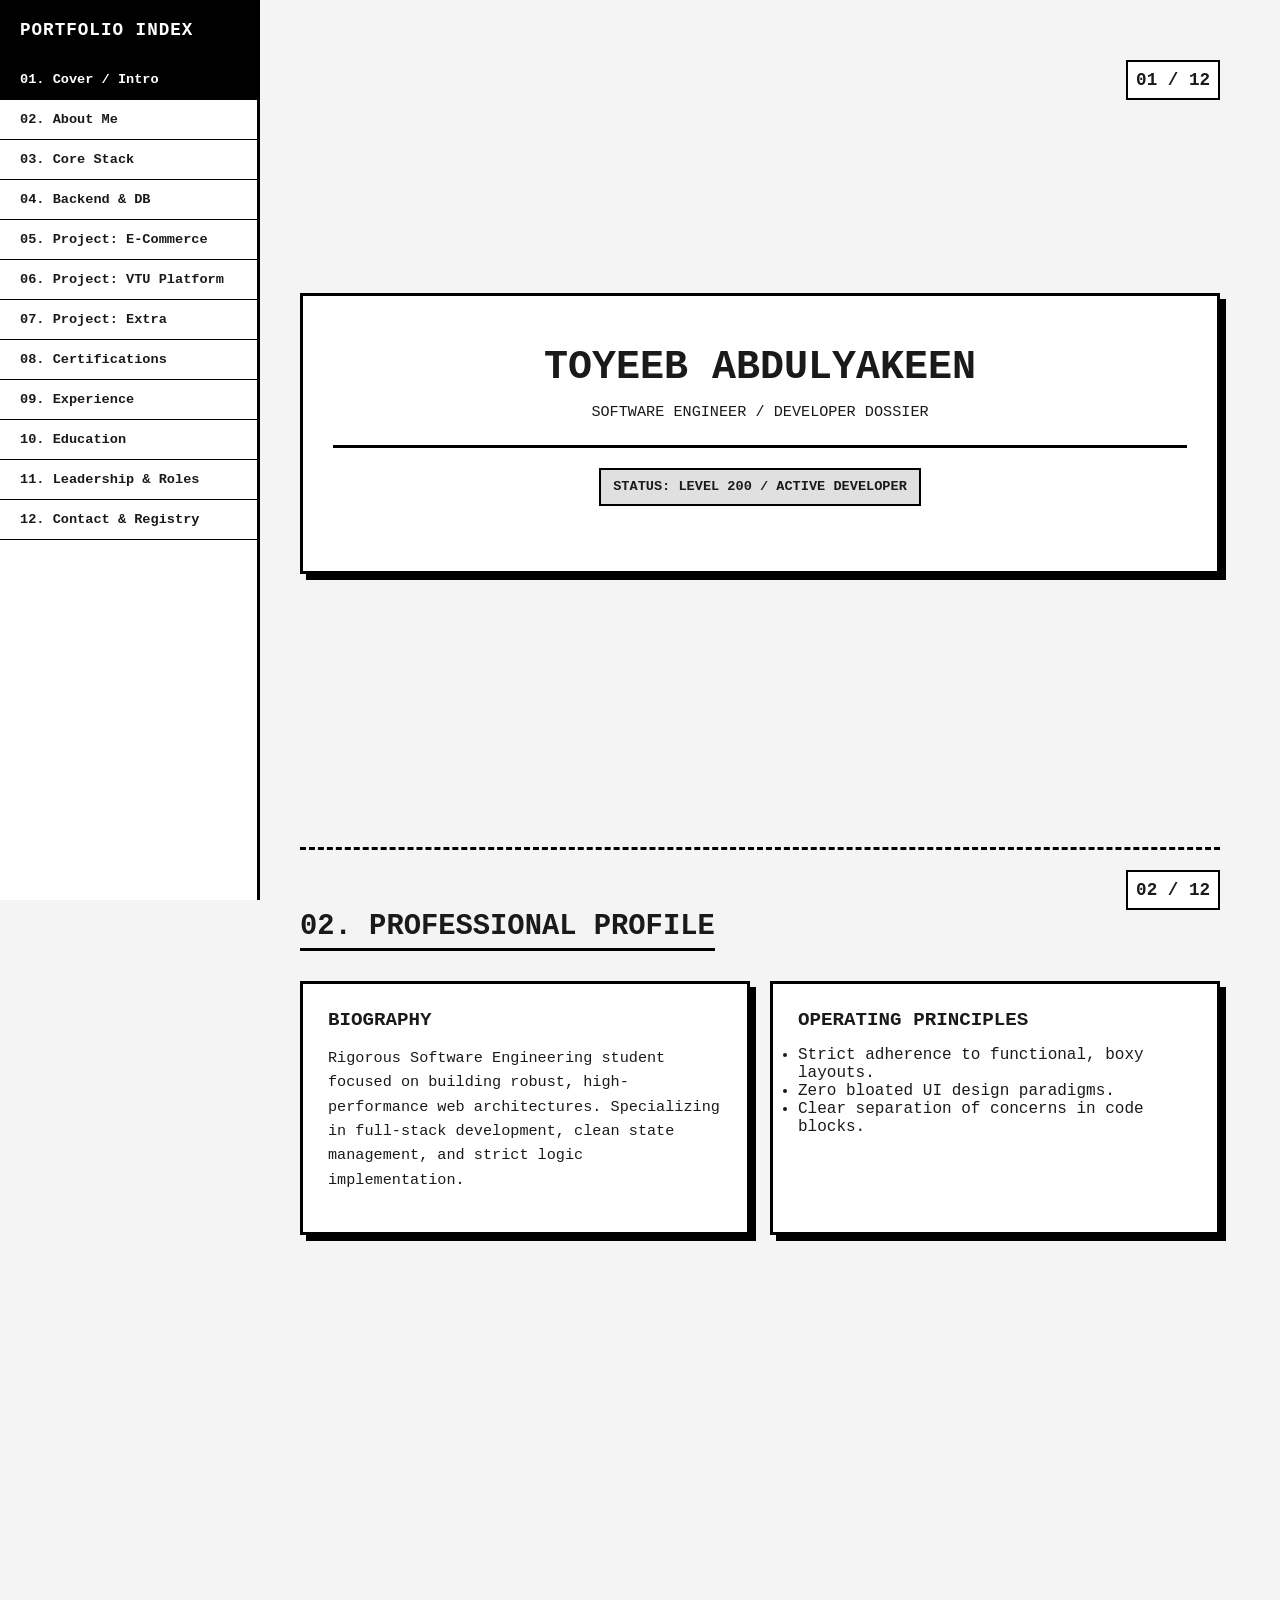
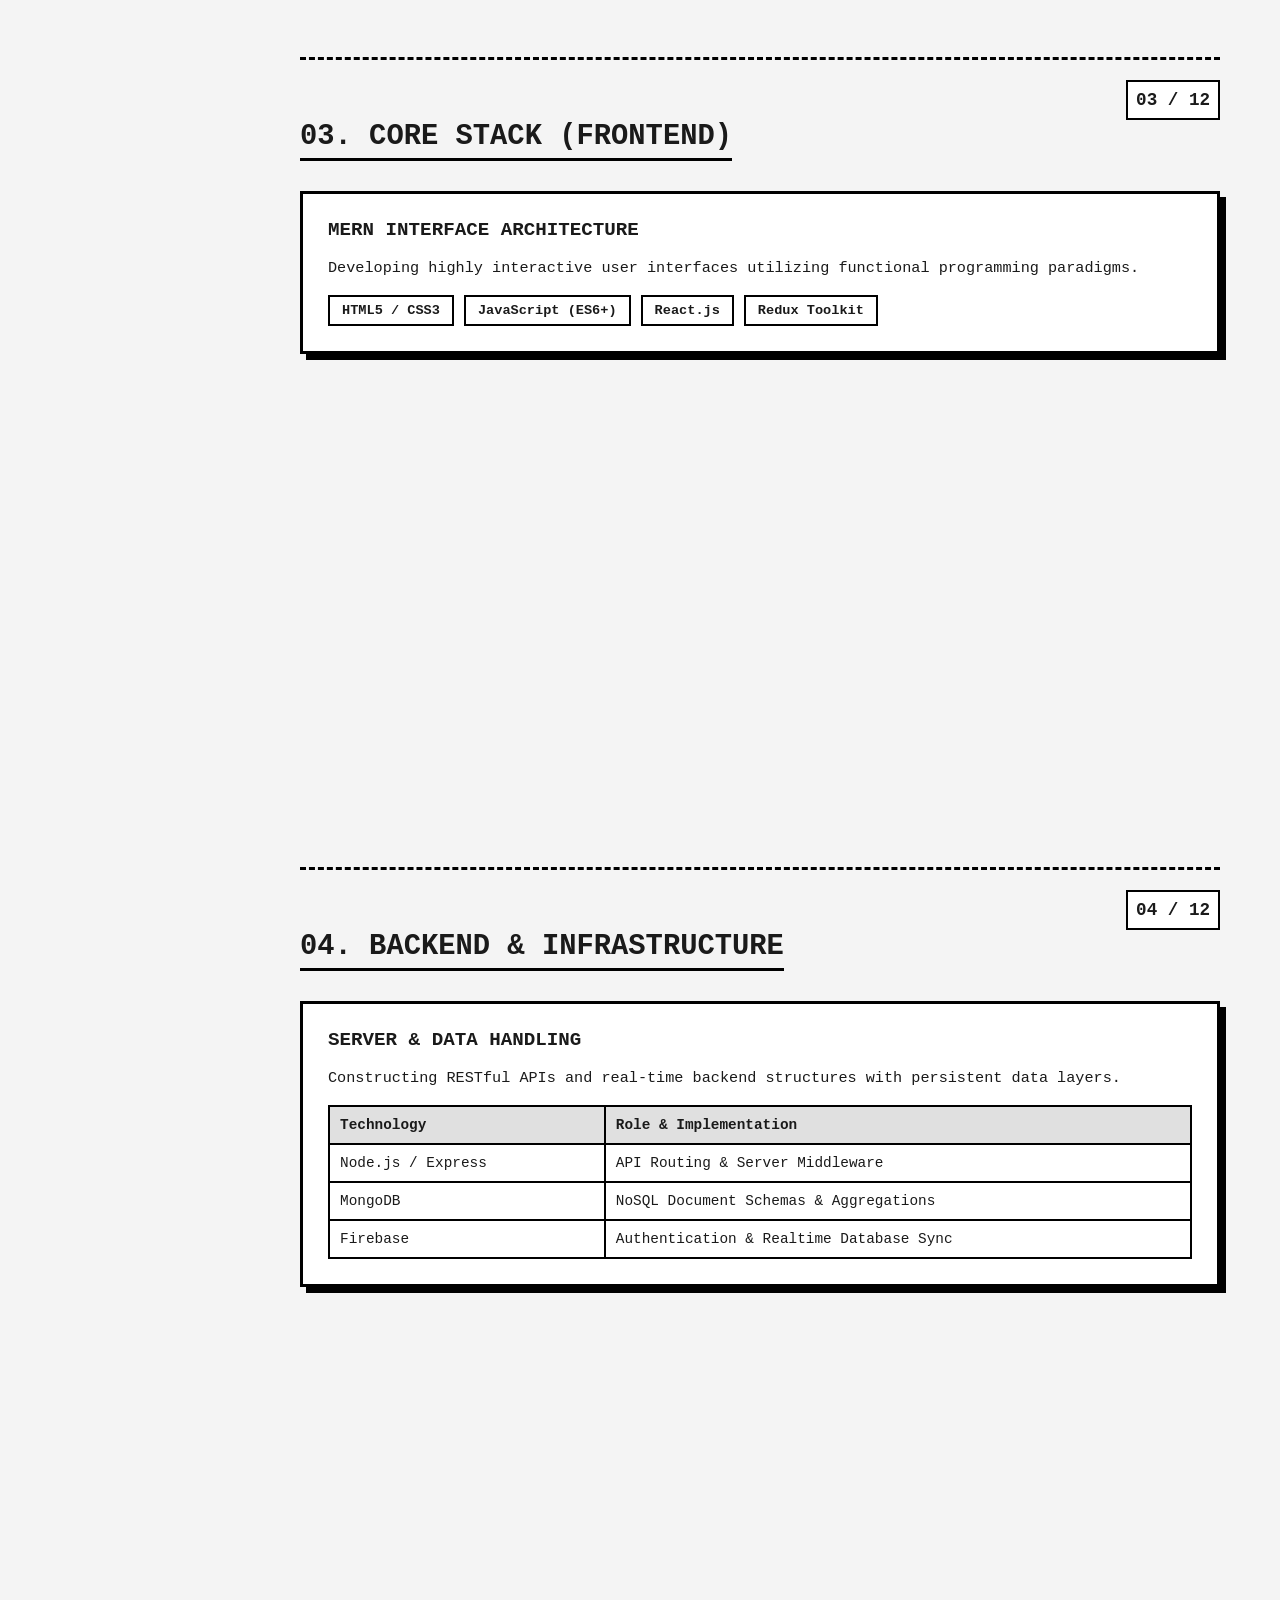
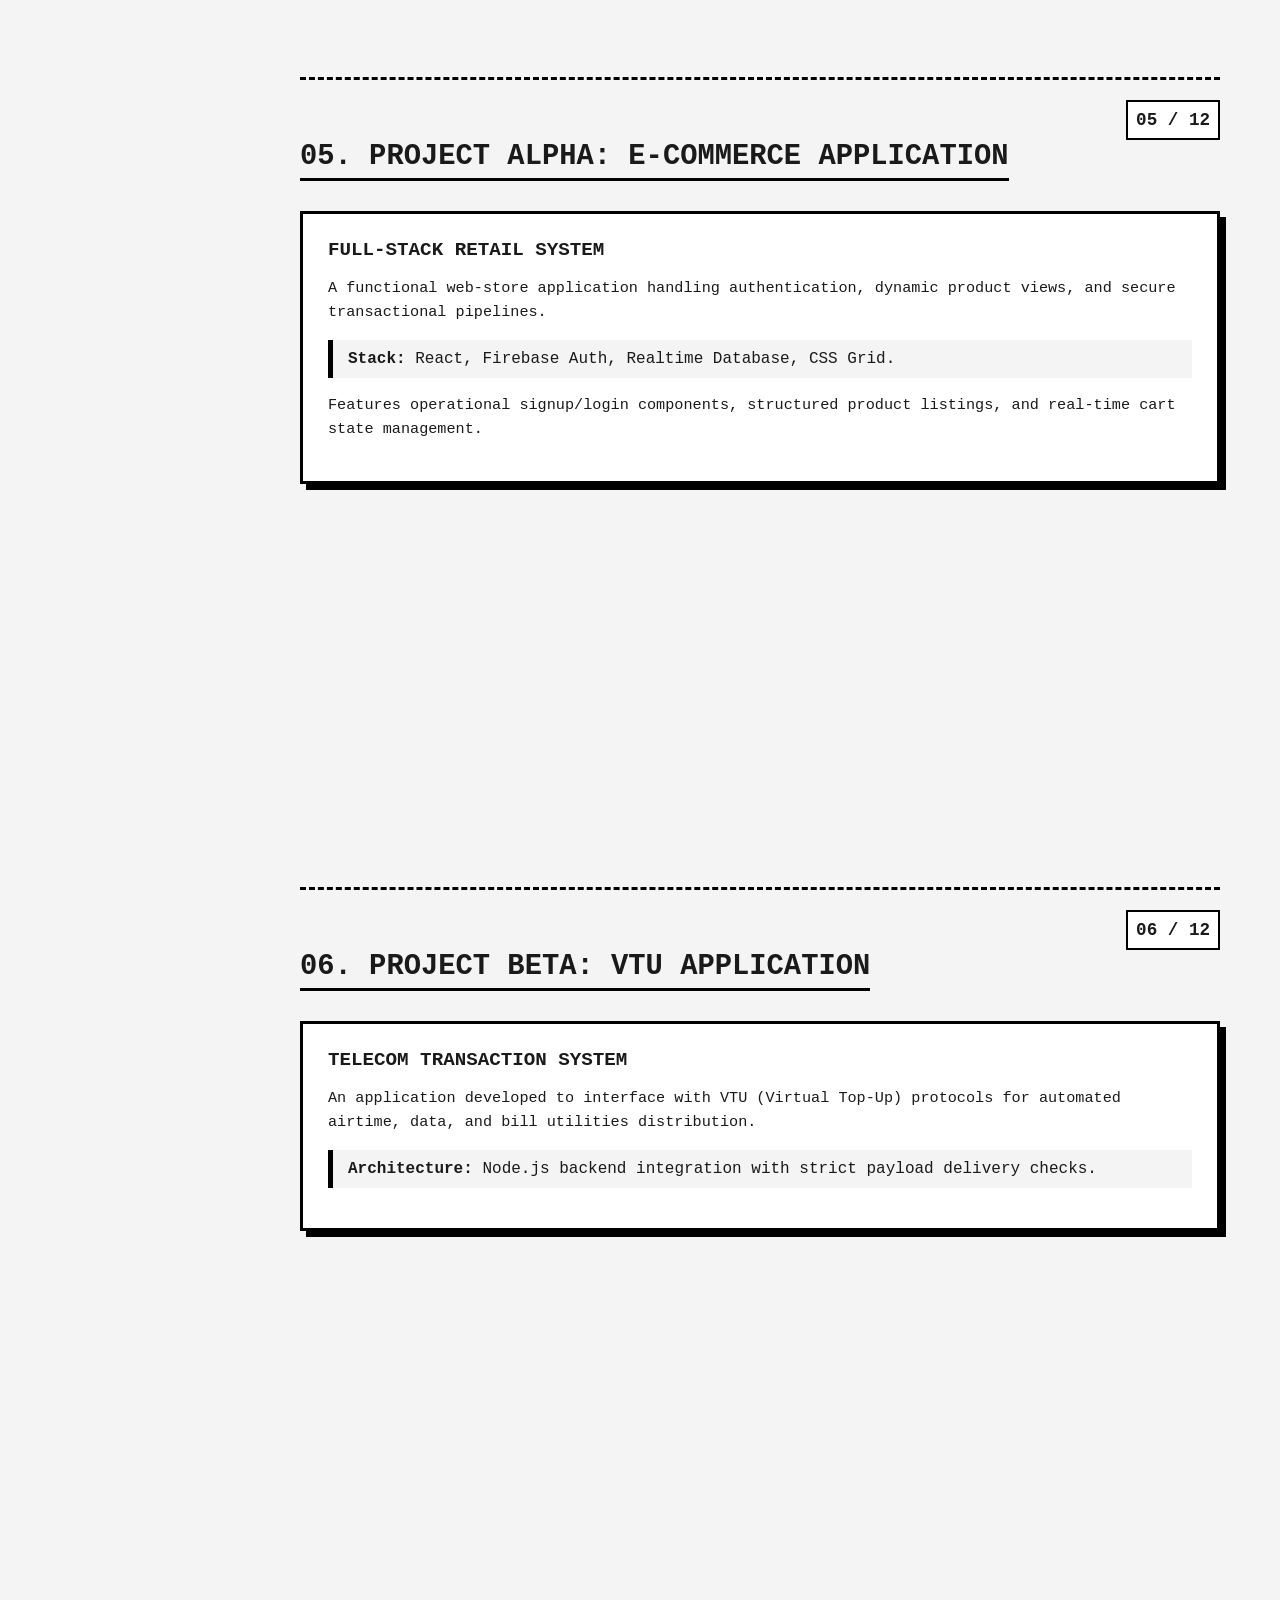
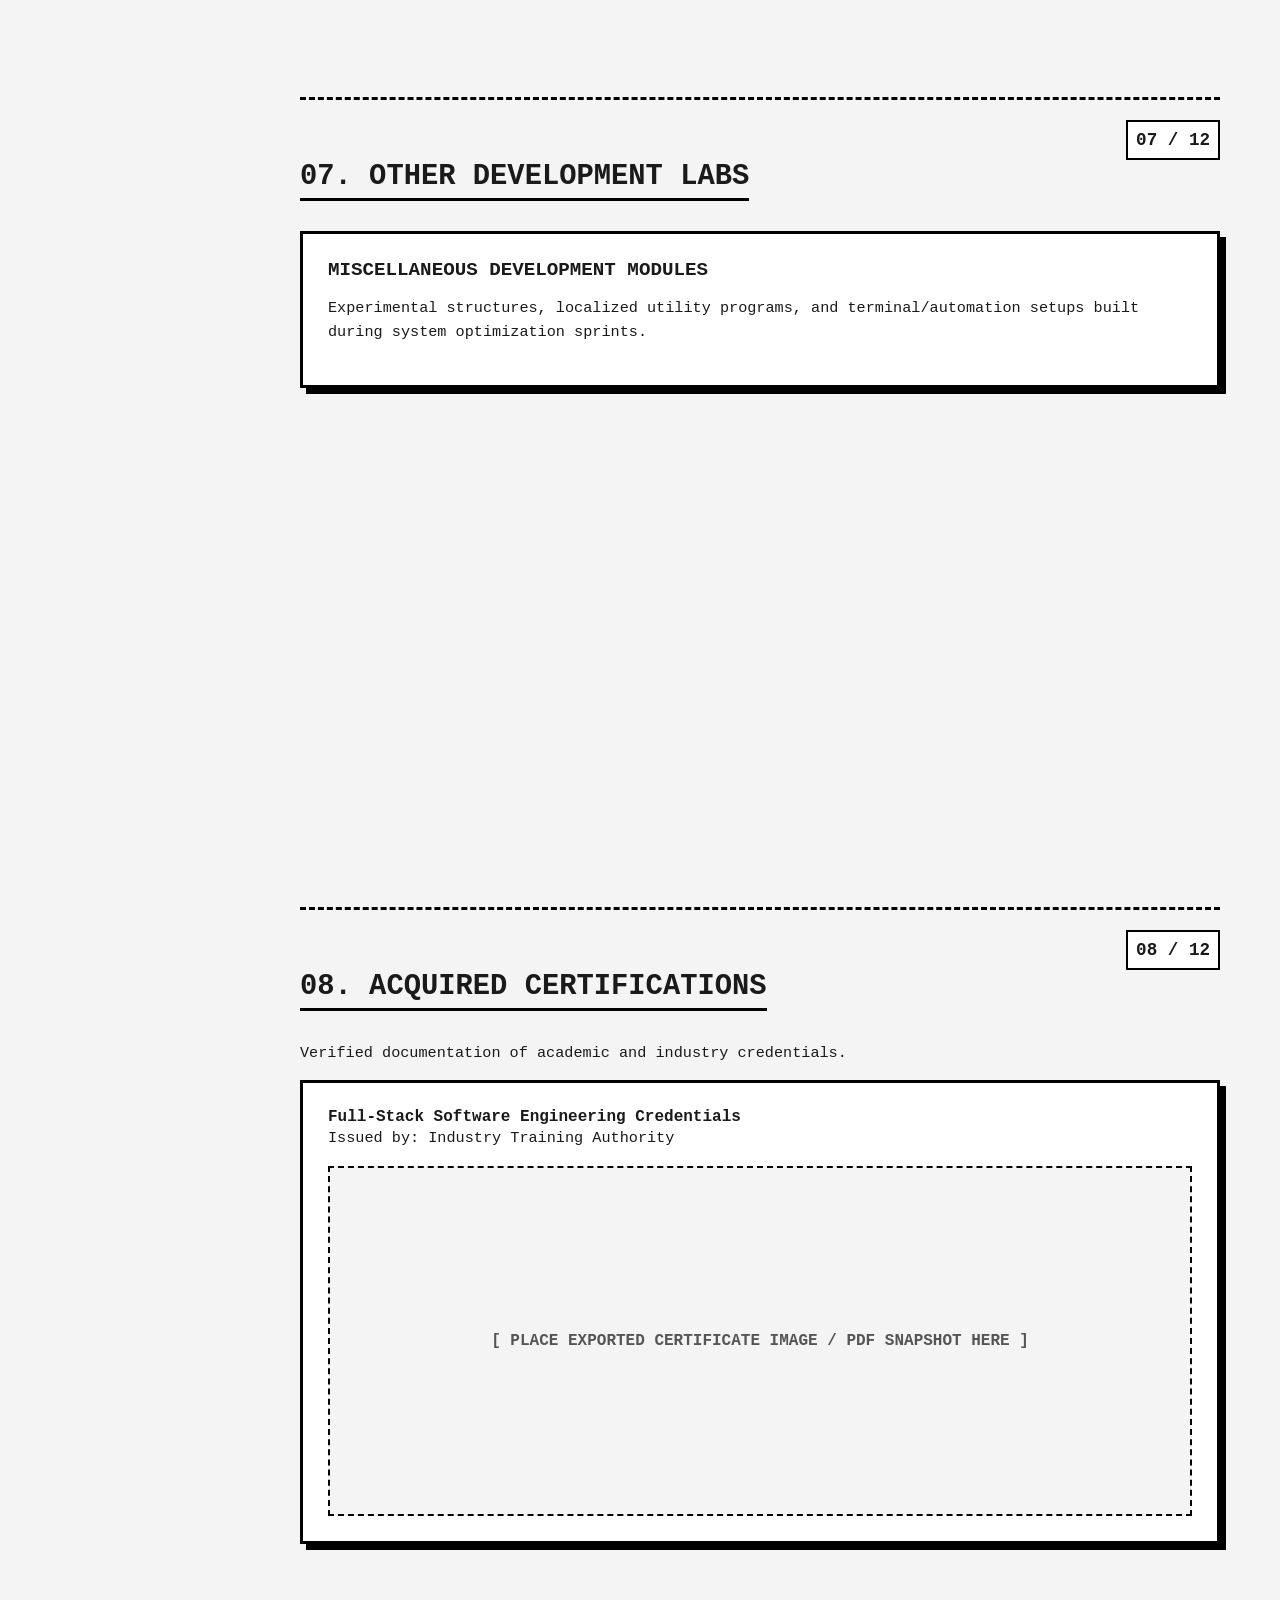
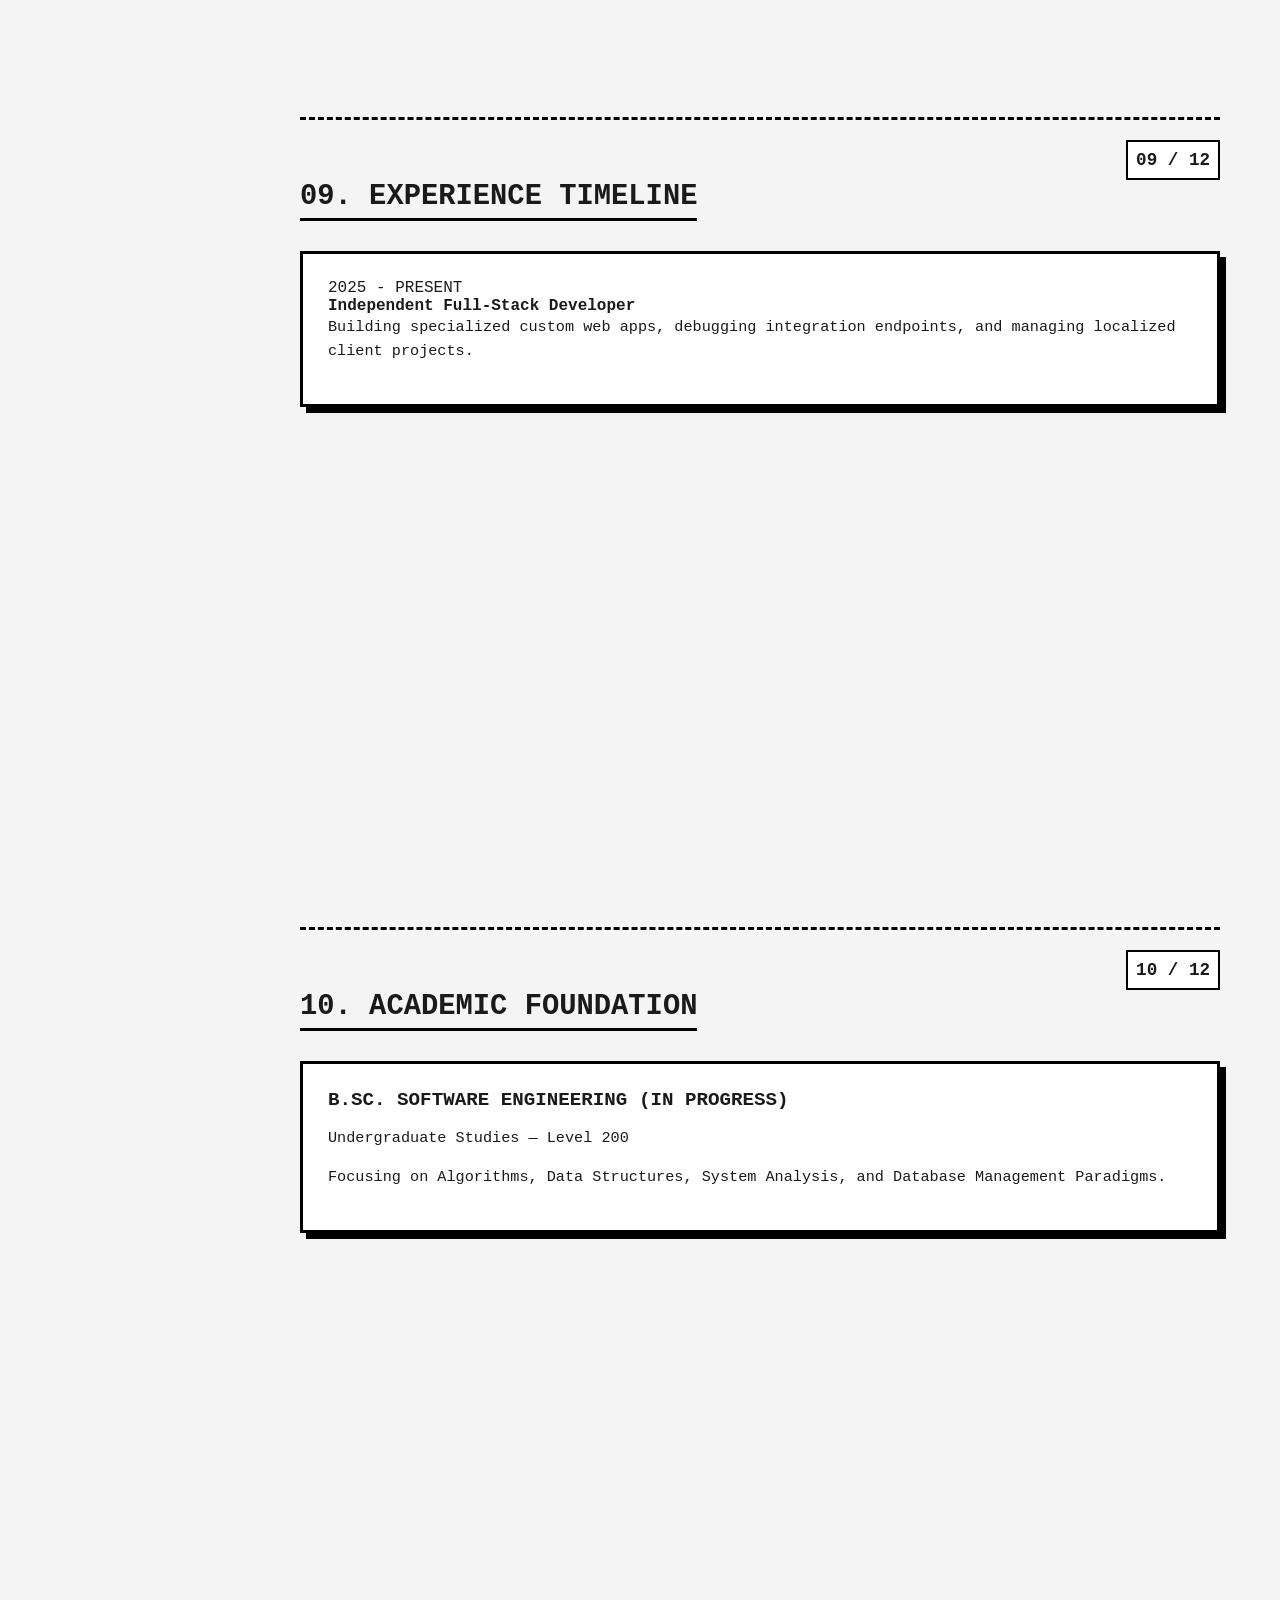
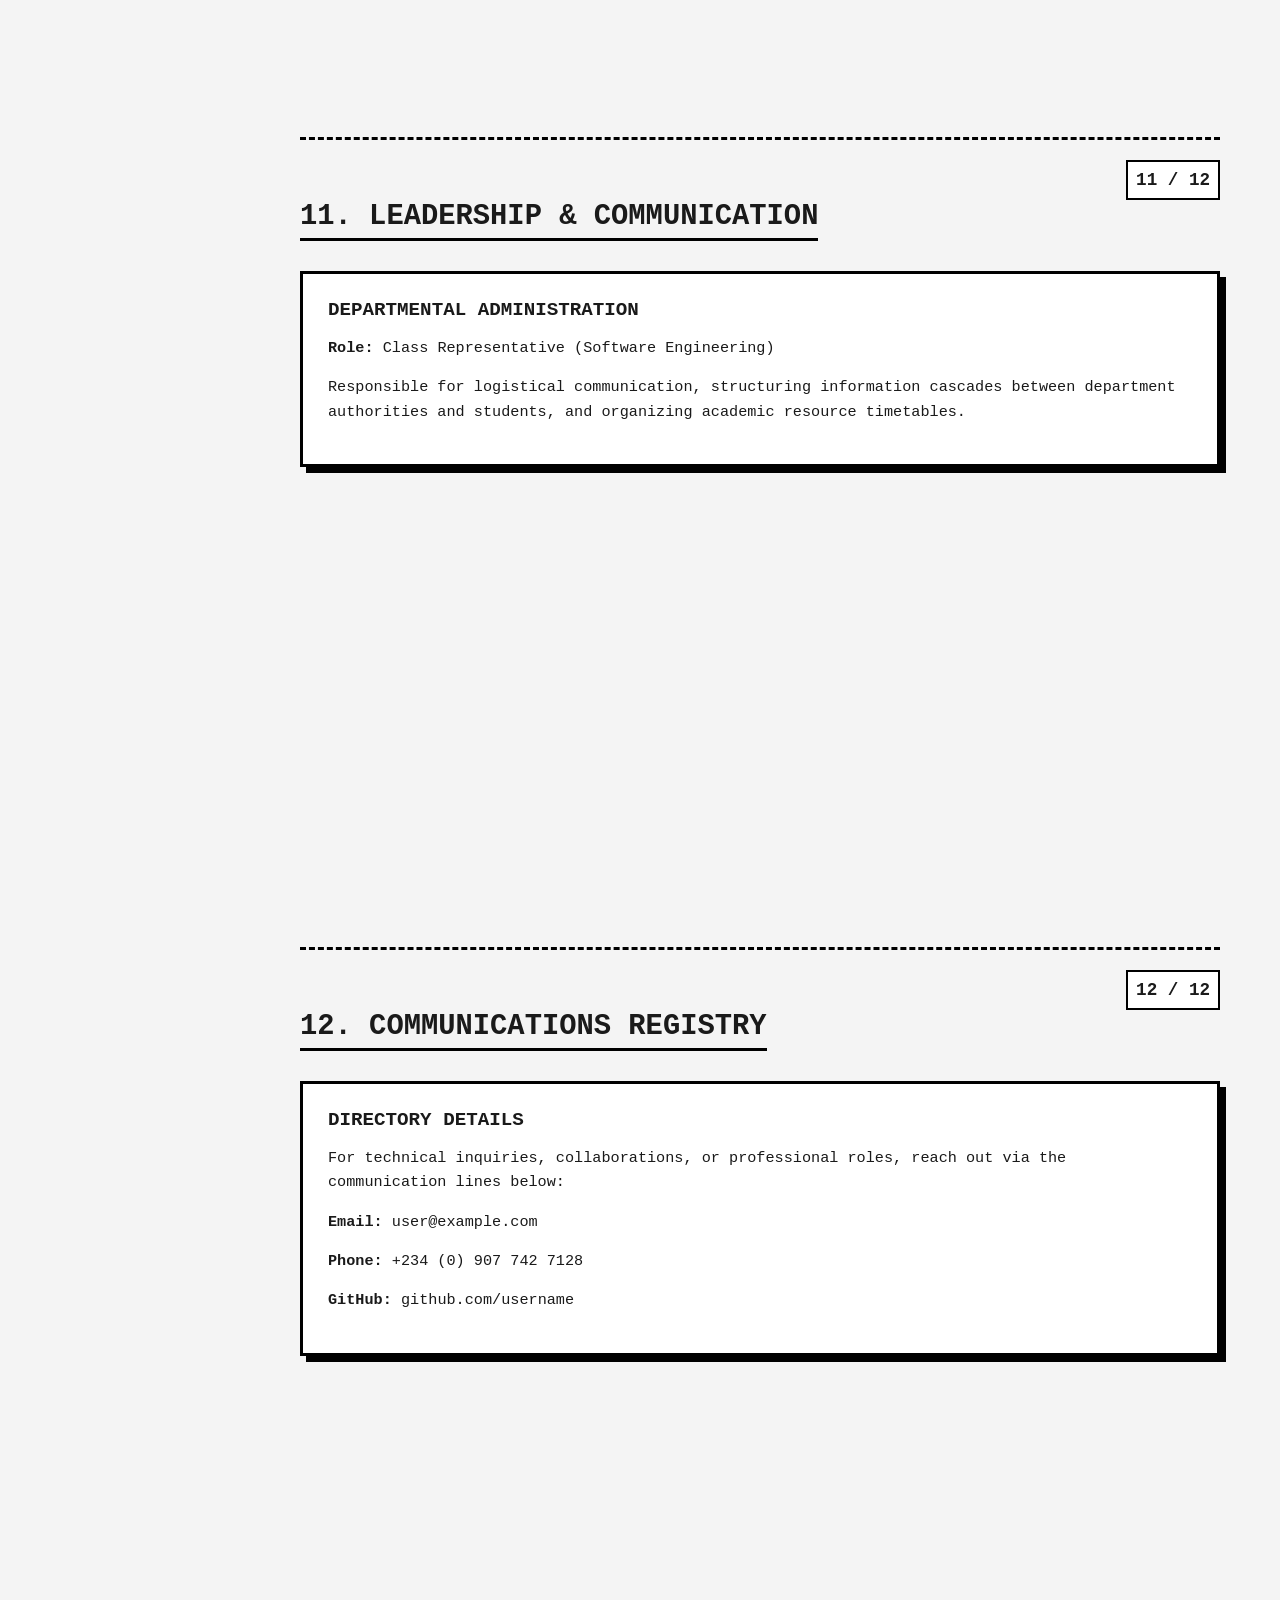
==== index.html @ e718085e "Rename portfolio.html to index.html" ====
<!DOCTYPE html>
<html lang="en">
<head>
    <meta charset="UTF-8">
    <meta name="viewport" content="width=device-width, initial-scale=1.0">
    <title>Developer Portfolio</title>
    <link rel="stylesheet" href="portfolio.css">
</head>
<body>

    <nav class="sidebar">
        <div class="nav-header">PORTFOLIO INDEX</div>
        <ul>
            <li><a href="#page1" class="active">01. Cover / Intro</a></li>
            <li><a href="#page2">02. About Me</a></li>
            <li><a href="#page3">03. Core Stack</a></li>
            <li><a href="#page4">04. Backend & DB</a></li>
            <li><a href="#page5">05. Project: E-Commerce</a></li>
            <li><a href="#page6">06. Project: VTU Platform</a></li>
            <li><a href="#page7">07. Project: Extra</a></li>
            <li><a href="#page8">08. Certifications</a></li>
            <li><a href="#page9">09. Experience</a></li>
            <li><a href="#page10">10. Education</a></li>
            <li><a href="#page11">11. Leadership & Roles</a></li>
            <li><a href="#page12">12. Contact & Registry</a></li>
        </ul>
    </nav>

    <main class="document-container">

        <section id="page1" class="page flex-center">
            <div class="boxy-card hero-card">
                <p class="page-number">01 / 12</p>
                <h1 class="main-title">TOYEEB ABDULYAKEEN</h1>
                <p class="subtitle">SOFTWARE ENGINEER / DEVELOPER DOSSIER</p>
                <div class="horizontal-line"></div>
                <p class="status-tag">STATUS: LEVEL 200 / ACTIVE DEVELOPER</p>
            </div>
        </section>

        <section id="page2" class="page">
            <p class="page-number">02 / 12</p>
            <h2>02. PROFESSIONAL PROFILE</h2>
            <div class="grid-2">
                <div class="boxy-card">
                    <h3>BIOGRAPHY</h3>
                    <p>Rigorous Software Engineering student focused on building robust, high-performance web architectures. Specializing in full-stack development, clean state management, and strict logic implementation.</p>
                </div>
                <div class="boxy-card">
                    <h3>OPERATING PRINCIPLES</h3>
                    <ul>
                        <li>Strict adherence to functional, boxy layouts.</li>
                        <li>Zero bloated UI design paradigms.</li>
                        <li>Clear separation of concerns in code blocks.</li>
                    </ul>
                </div>
            </div>
        </section>

        <section id="page3" class="page">
            <p class="page-number">03 / 12</p>
            <h2>03. CORE STACK (FRONTEND)</h2>
            <div class="boxy-card">
                <h3>MERN INTERFACE ARCHITECTURE</h3>
                <p>Developing highly interactive user interfaces utilizing functional programming paradigms.</p>
                <div class="tech-grid">
                    <span class="tech-tag">HTML5 / CSS3</span>
                    <span class="tech-tag">JavaScript (ES6+)</span>
                    <span class="tech-tag">React.js</span>
                    <span class="tech-tag">Redux Toolkit</span>
                </div>
            </div>
        </section>

        <section id="page4" class="page">
            <p class="page-number">04 / 12</p>
            <h2>04. BACKEND & INFRASTRUCTURE</h2>
            <div class="boxy-card">
                <h3>SERVER & DATA HANDLING</h3>
                <p>Constructing RESTful APIs and real-time backend structures with persistent data layers.</p>
                <table class="boxy-table">
                    <thead>
                        <tr>
                            <th>Technology</th>
                            <th>Role & Implementation</th>
                        </tr>
                    </thead>
                    <tbody>
                        <tr><td>Node.js / Express</td><td>API Routing & Server Middleware</td></tr>
                        <tr><td>MongoDB</td><td>NoSQL Document Schemas & Aggregations</td></tr>
                        <tr><td>Firebase</td><td>Authentication & Realtime Database Sync</td></tr>
                    </tbody>
                </table>
            </div>
        </section>

        <section id="page5" class="page">
            <p class="page-number">05 / 12</p>
            <h2>05. PROJECT ALPHA: E-COMMERCE APPLICATION</h2>
            <div class="boxy-card">
                <h3>FULL-STACK RETAIL SYSTEM</h3>
                <p>A functional web-store application handling authentication, dynamic product views, and secure transactional pipelines.</p>
                <div class="nested-box">
                    <strong>Stack:</strong> React, Firebase Auth, Realtime Database, CSS Grid.
                </div>
                <p>Features operational signup/login components, structured product listings, and real-time cart state management.</p>
            </div>
        </section>

        <section id="page6" class="page">
            <p class="page-number">06 / 12</p>
            <h2>06. PROJECT BETA: VTU APPLICATION</h2>
            <div class="boxy-card">
                <h3>TELECOM TRANSACTION SYSTEM</h3>
                <p>An application developed to interface with VTU (Virtual Top-Up) protocols for automated airtime, data, and bill utilities distribution.</p>
                <div class="nested-box">
                    <strong>Architecture:</strong> Node.js backend integration with strict payload delivery checks.
                </div>
            </div>
        </section>

        <section id="page7" class="page">
            <p class="page-number">07 / 12</p>
            <h2>07. OTHER DEVELOPMENT LABS</h2>
            <div class="boxy-card">
                <h3>MISCELLANEOUS DEVELOPMENT MODULES</h3>
                <p>Experimental structures, localized utility programs, and terminal/automation setups built during system optimization sprints.</p>
            </div>
        </section>

        <section id="page8" class="page">
            <p class="page-number">08 / 12</p>
            <h2>08. ACQUIRED CERTIFICATIONS</h2>
            <p class="section-desc">Verified documentation of academic and industry credentials.</p>
            
            <div class="cert-container">
                <div class="boxy-card cert-card">
                    <div class="cert-meta">
                        <h4>Full-Stack Software Engineering Credentials</h4>
                        <p>Issued by: Industry Training Authority</p>
                    </div>
                    <div class="cert-image-placeholder">
                        <span>[ PLACE EXPORTED CERTIFICATE IMAGE / PDF SNAPSHOT HERE ]</span>
                    </div>
                </div>
            </div>
        </section>

        <section id="page9" class="page">
            <p class="page-number">09 / 12</p>
            <h2>09. EXPERIENCE TIMELINE</h2>
            <div class="timeline">
                <div class="boxy-card timeline-item">
                    <span class="date">2025 - PRESENT</span>
                    <h4>Independent Full-Stack Developer</h4>
                    <p>Building specialized custom web apps, debugging integration endpoints, and managing localized client projects.</p>
                </div>
            </div>
        </section>

        <section id="page10" class="page">
            <p class="page-number">10 / 12</p>
            <h2>10. ACADEMIC FOUNDATION</h2>
            <div class="boxy-card">
                <h3>B.Sc. Software Engineering (In Progress)</h3>
                <p>Undergraduate Studies — Level 200</p>
                <p>Focusing on Algorithms, Data Structures, System Analysis, and Database Management Paradigms.</p>
            </div>
        </section>

        <section id="page11" class="page">
            <p class="page-number">11 / 12</p>
            <h2>11. LEADERSHIP & COMMUNICATION</h2>
            <div class="boxy-card">
                <h3>DEPARTMENTAL ADMINISTRATION</h3>
                <p><strong>Role:</strong> Class Representative (Software Engineering)</p>
                <p>Responsible for logistical communication, structuring information cascades between department authorities and students, and organizing academic resource timetables.</p>
            </div>
        </section>

        <section id="page12" class="page">
            <p class="page-number">12 / 12</p>
            <h2>12. COMMUNICATIONS REGISTRY</h2>
            <div class="boxy-card">
                <h3>DIRECTORY DETAILS</h3>
                <p>For technical inquiries, collaborations, or professional roles, reach out via the communication lines below:</p>
                
                <div class="contact-details">
                    <p><strong>Email:</strong> user@example.com</p>
                    <p><strong>Phone:</strong> +234 (0) 907 742 7128</p>
                    <p><strong>GitHub:</strong> github.com/username</p>
                </div>
            </div>
        </section>

    </main>

    <script src="portfolio.js"></script>
</body>
</html>
---- portfolio.css ----
/* --- BRUTALIST & BOXY DESIGN SCHEME --- */
:root {
    --bg-color: #f4f4f4;
    --text-color: #1a1a1a;
    --border-color: #000000;
    --accent-color: #e0e0e0;
    --sidebar-width: 260px;
    --border-thick: 3px;
}

* {
    box-sizing: border-box;
    margin: 0;
    padding: 0;
    font-family: 'Courier New', Courier, monospace, sans-serif;
    border-radius: 0 !important; /* Forces strict box shapes everywhere */
}

html {
    scroll-behavior: smooth;
    background-color: var(--bg-color);
    color: var(--text-color);
}

body {
    display: flex;
}

/* --- SIDEBAR NAV --- */
.sidebar {
    position: fixed;
    top: 0;
    left: 0;
    width: var(--sidebar-width);
    height: 100vh;
    background-color: #ffffff;
    border-right: var(--border-thick) solid var(--border-color);
    display: flex;
    flex-direction: column;
    z-index: 100;
}

.nav-header {
    padding: 20px;
    font-weight: bold;
    background-color: var(--border-color);
    color: #ffffff;
    font-size: 1.1rem;
    letter-spacing: 1px;
}

.sidebar ul {
    list-style: none;
    overflow-y: auto;
}

.sidebar li a {
    display: block;
    padding: 12px 20px;
    color: var(--text-color);
    text-decoration: none;
    font-size: 0.85rem;
    font-weight: bold;
    border-bottom: 1px solid var(--border-color);
}

.sidebar li a:hover,
.sidebar li a.active {
    background-color: var(--border-color);
    color: #ffffff;
}

/* --- MAIN DOCUMENT SYSTEM --- */
.document-container {
    margin-left: var(--sidebar-width);
    width: calc(100% - var(--sidebar-width));
    padding: 40px;
    max-width: 1000px;
}

/* Individual Pages */
.page {
    min-height: 90vh;
    padding: 60px 0;
    border-bottom: var(--border-thick) dashed var(--border-color);
    position: relative;
}

.page:last-child {
    border-bottom: none;
}

.page-number {
    position: absolute;
    top: 20px;
    right: 0;
    font-weight: bold;
    font-size: 1.1rem;
    border: 2px solid var(--border-color);
    padding: 4px 8px;
    background-color: #ffffff;
}

.flex-center {
    display: flex;
    align-items: center;
    justify-content: center;
}

/* Typography */
h1.main-title {
    font-size: 2.5rem;
    line-height: 1.1;
    margin-bottom: 10px;
}

h2 {
    font-size: 1.8rem;
    margin-bottom: 30px;
    text-transform: uppercase;
    display: inline-block;
    border-bottom: var(--border-thick) solid var(--border-color);
    padding-bottom: 5px;
}

h3 {
    font-size: 1.2rem;
    margin-bottom: 15px;
    text-transform: uppercase;
}

p {
    line-height: 1.6;
    margin-bottom: 15px;
    font-size: 0.95rem;
}

/* --- REUSABLE BOXY CARDS --- */
.boxy-card {
    background: #ffffff;
    border: var(--border-thick) solid var(--border-color);
    padding: 25px;
    margin-bottom: 20px;
    box-shadow: 6px 6px 0px var(--border-color); /* Flat Hard Shadow instead of Blur */
}

.hero-card {
    text-align: center;
    width: 100%;
    padding: 50px 30px;
}

.horizontal-line {
    height: var(--border-thick);
    background-color: var(--border-color);
    margin: 20px 0;
}

.status-tag {
    display: inline-block;
    background-color: var(--accent-color);
    padding: 6px 12px;
    font-weight: bold;
    font-size: 0.85rem;
    border: 2px solid var(--border-color);
}

/* Layout Utilities */
.grid-2 {
    display: grid;
    grid-template-columns: 1fr 1fr;
    gap: 20px;
}

/* Tech Tags */
.tech-grid {
    display: flex;
    flex-wrap: wrap;
    gap: 10px;
    margin-top: 15px;
}

.tech-tag {
    background-color: #ffffff;
    border: 2px solid var(--border-color);
    padding: 6px 12px;
    font-size: 0.85rem;
    font-weight: bold;
}

/* Tables */
.boxy-table {
    width: 100%;
    border-collapse: collapse;
    margin-top: 15px;
}

.boxy-table th, .boxy-table td {
    border: 2px solid var(--border-color);
    padding: 10px;
    text-align: left;
    font-size: 0.9rem;
}

.boxy-table th {
    background-color: var(--accent-color);
}

.nested-box {
    border-left: 5px solid var(--border-color);
    background-color: var(--bg-color);
    padding: 10px 15px;
    margin: 15px 0;
}

/* --- CERTIFICATION PAGE TARGET --- */
.cert-card {
    background: #ffffff;
}

.cert-image-placeholder {
    width: 100%;
    min-height: 350px;
    border: 2px dashed var(--border-color);
    background-color: var(--bg-color);
    display: flex;
    align-items: center;
    justify-content: center;
    margin-top: 15px;
    padding: 20px;
    text-align: center;
    font-weight: bold;
    color: #555;
}

/* Responsive adjustments */
@media (max-width: 768px) {
    body {
        flex-direction: column;
    }
    .sidebar {
        position: relative;
        width: 100%;
        height: auto;
        border-right: none;
        border-bottom: var(--border-thick) solid var(--border-color);
    }
    .document-container {
        margin-left: 0;
        width: 100%;
        padding: 15px;
    }
    .grid-2 {
        grid-template-columns: 1fr;
    }
}
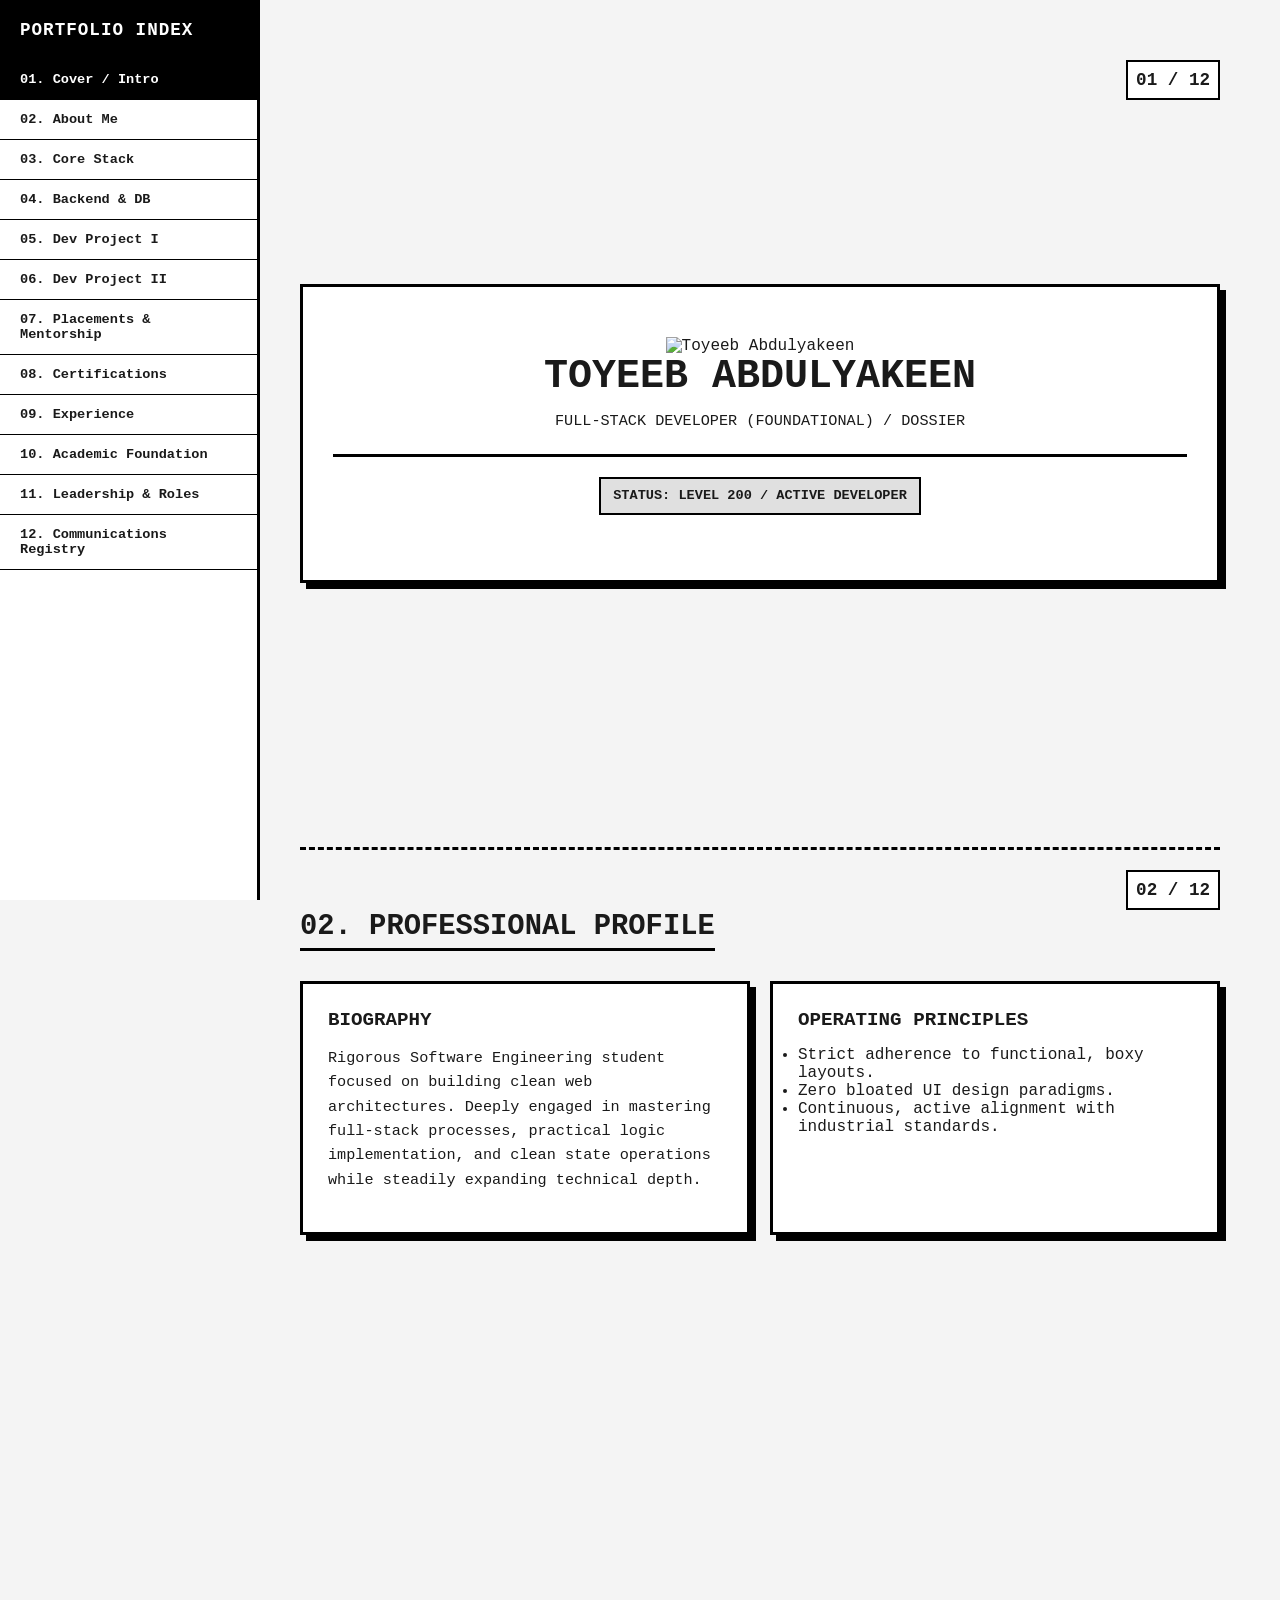
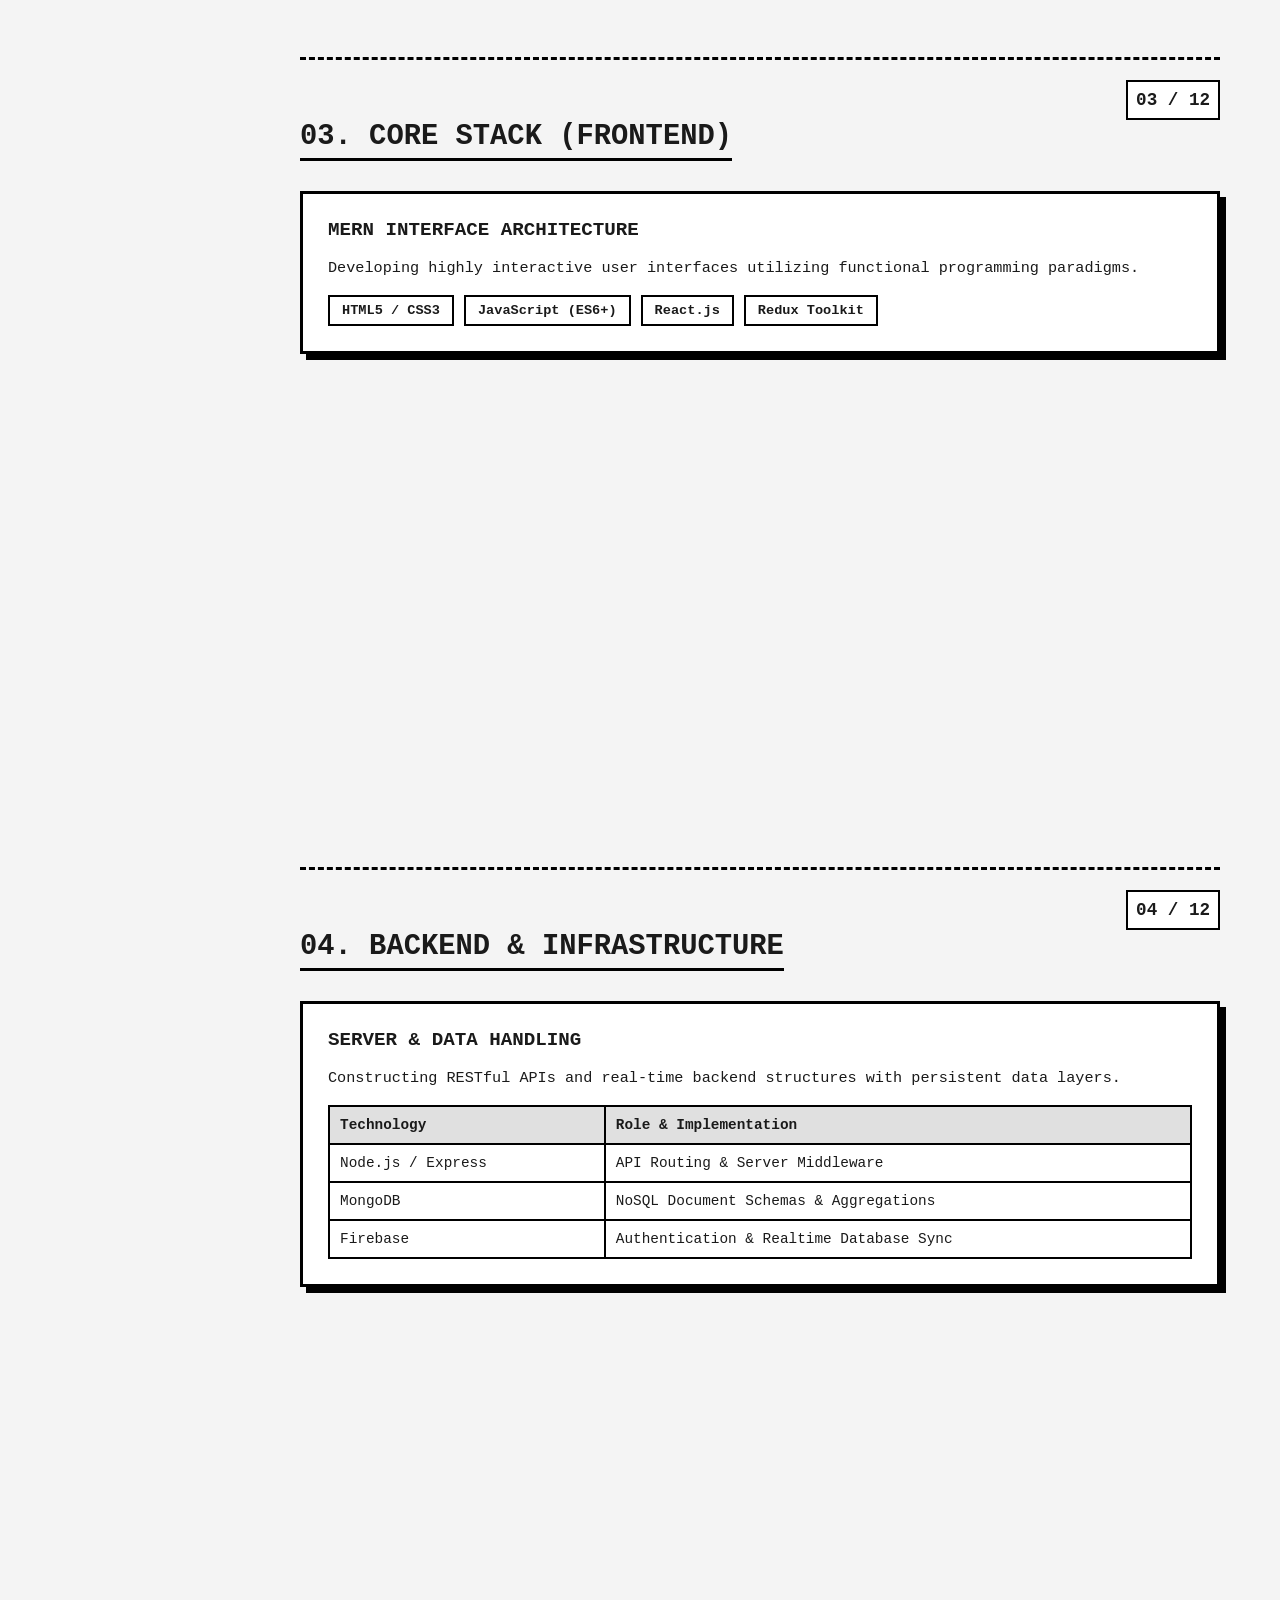
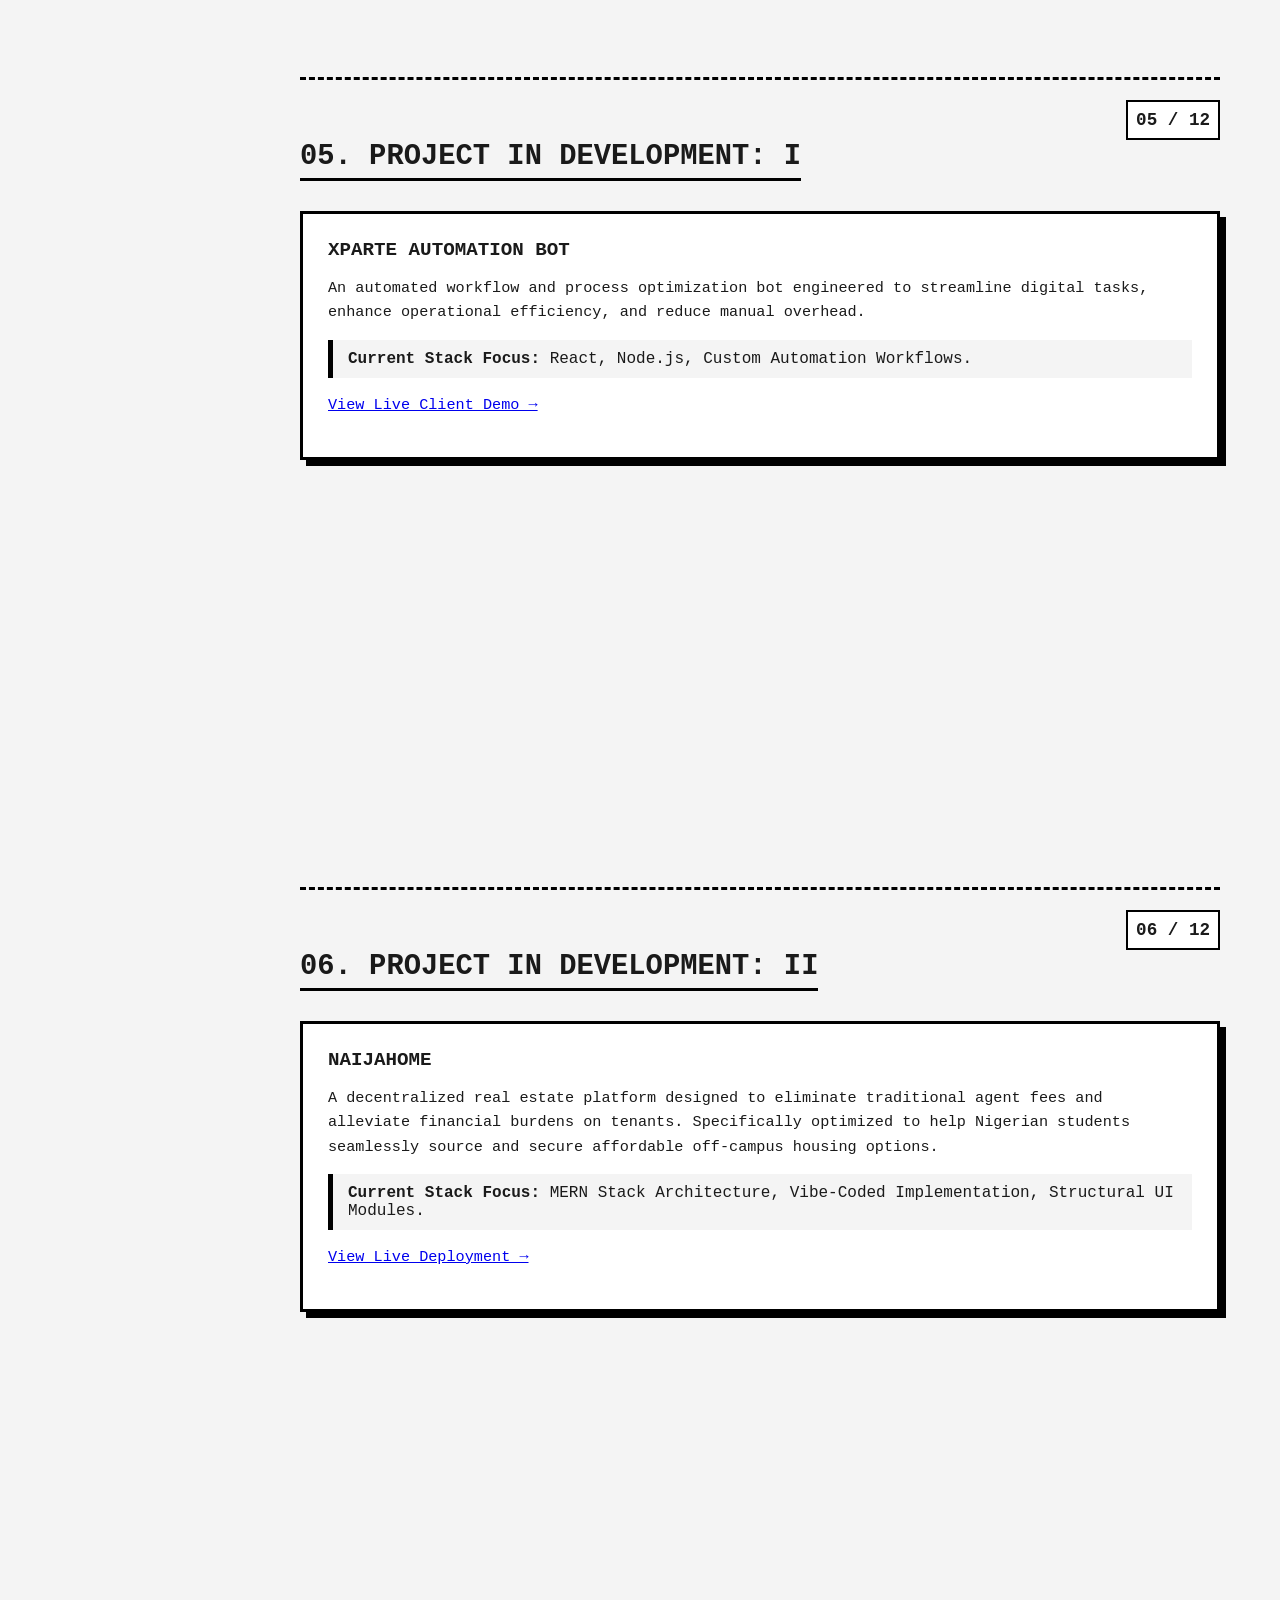
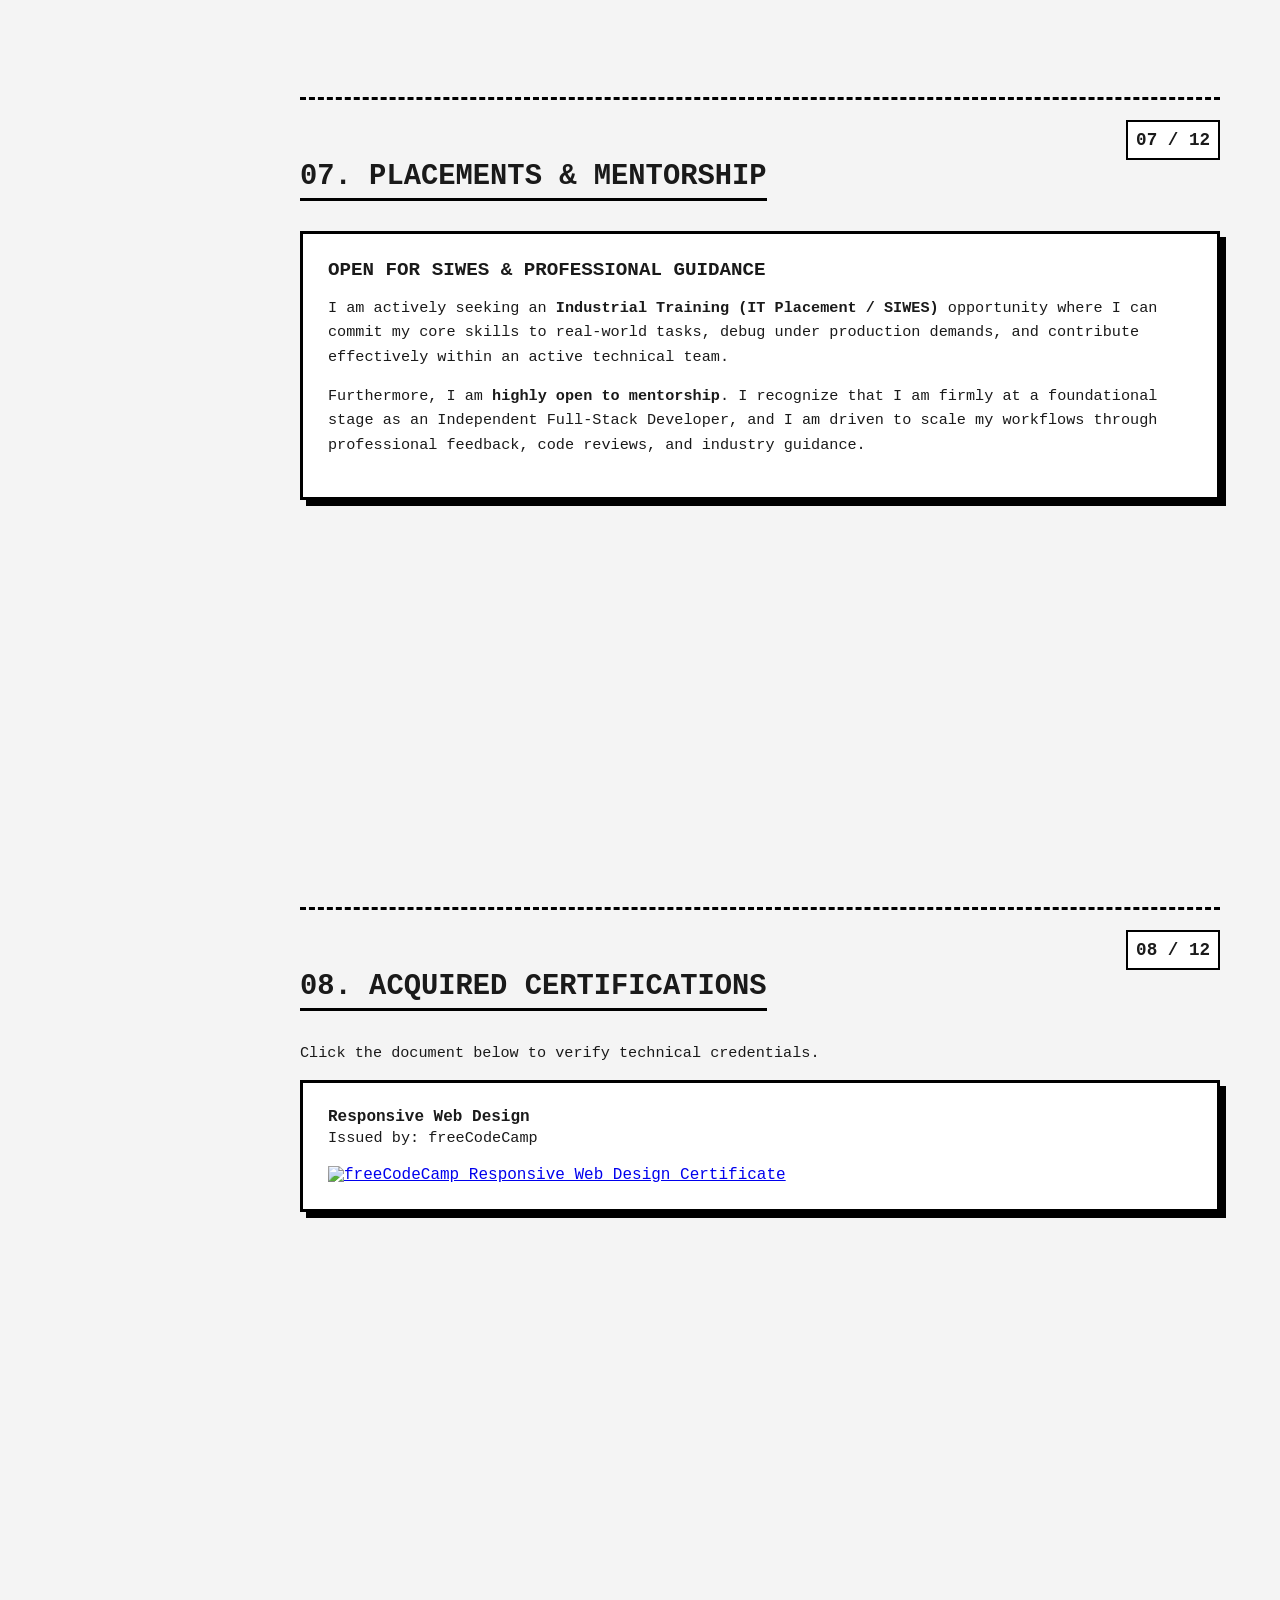
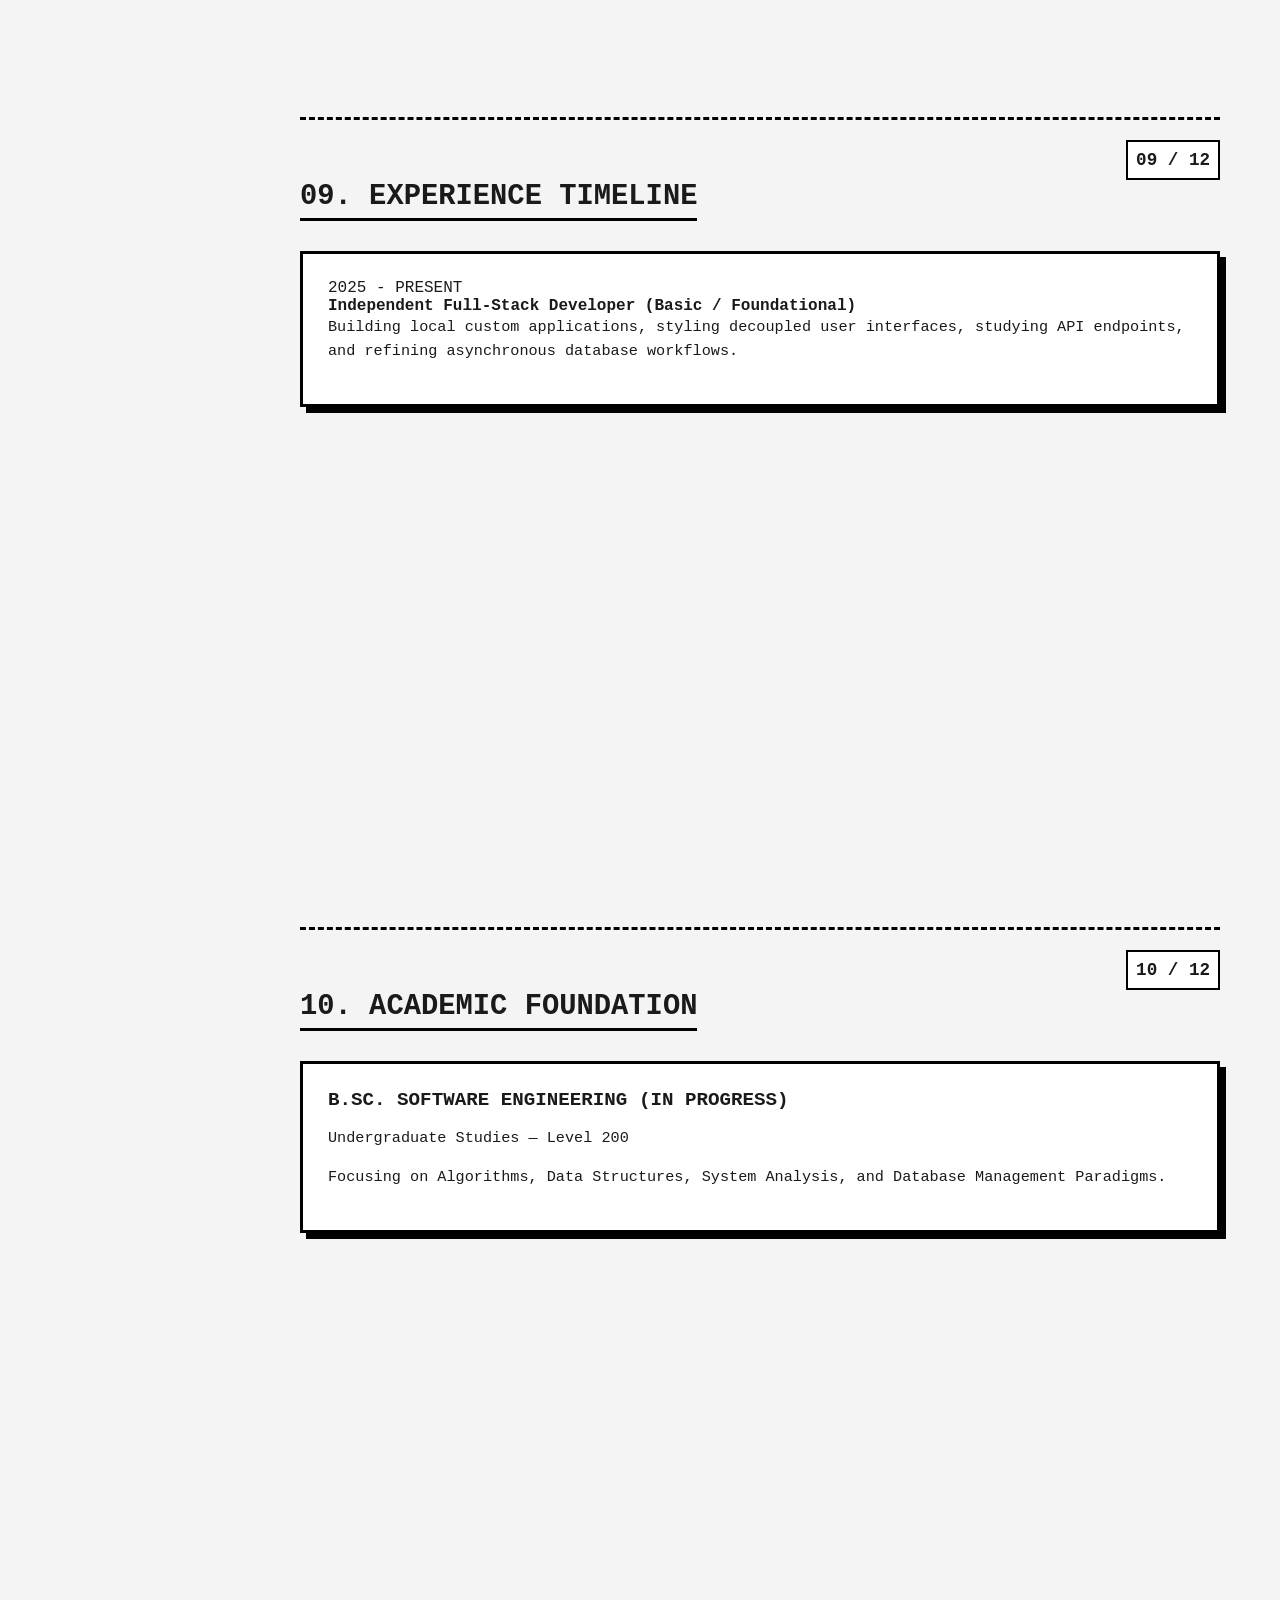
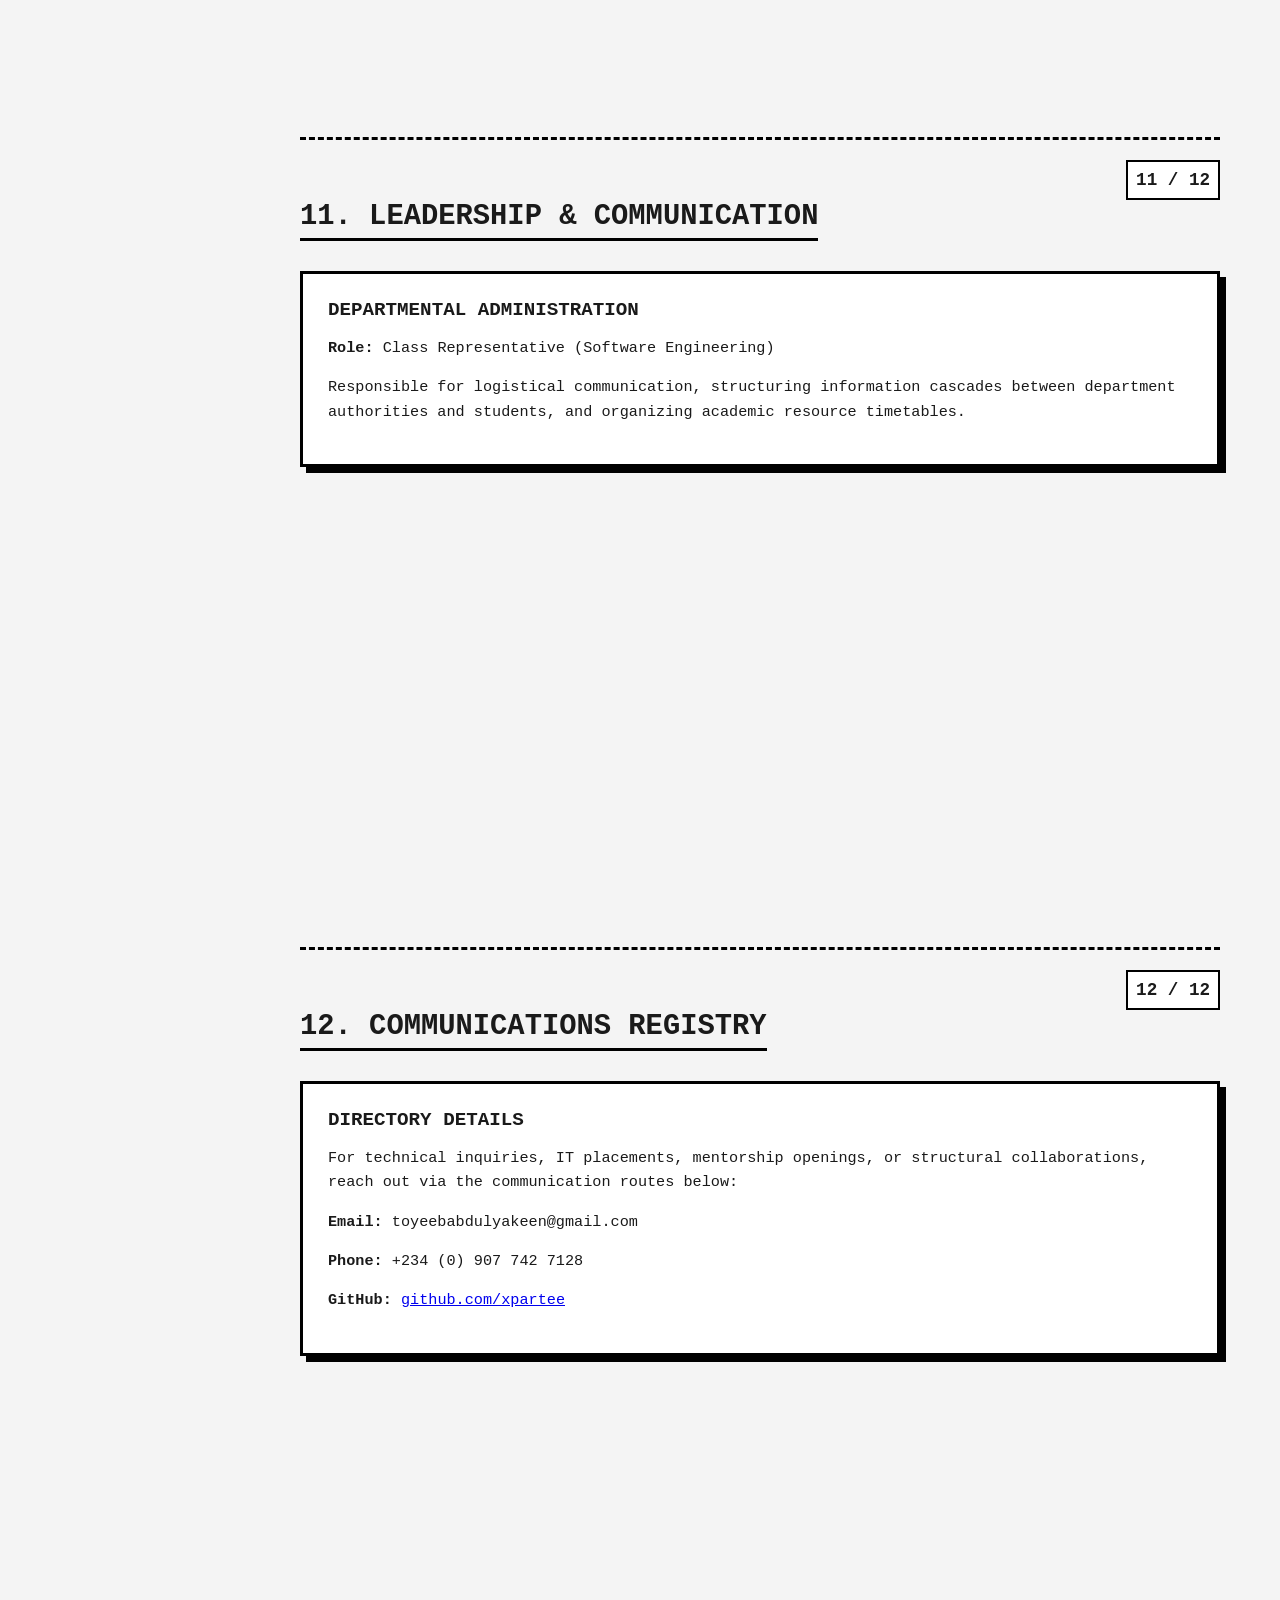
==== commit 161da5d2: "Update index.html" ====
--- a/index.html
+++ b/index.html
@@ -3,7 +3,7 @@
 <head>
     <meta charset="UTF-8">
     <meta name="viewport" content="width=device-width, initial-scale=1.0">
-    <title>Developer Portfolio</title>
+    <title>Toyeeb Abdulyakeen | Portfolio Dossier</title>
     <link rel="stylesheet" href="portfolio.css">
 </head>
 <body>
@@ -15,48 +15,54 @@
             <li><a href="#page2">02. About Me</a></li>
             <li><a href="#page3">03. Core Stack</a></li>
             <li><a href="#page4">04. Backend & DB</a></li>
-            <li><a href="#page5">05. Project: E-Commerce</a></li>
-            <li><a href="#page6">06. Project: VTU Platform</a></li>
-            <li><a href="#page7">07. Project: Extra</a></li>
+            <li><a href="#page5">05. Dev Project I</a></li>
+            <li><a href="#page6">06. Dev Project II</a></li>
+            <li><a href="#page7">07. Placements & Mentorship</a></li>
             <li><a href="#page8">08. Certifications</a></li>
             <li><a href="#page9">09. Experience</a></li>
-            <li><a href="#page10">10. Education</a></li>
+            <li><a href="#page10">10. Academic Foundation</a></li>
             <li><a href="#page11">11. Leadership & Roles</a></li>
-            <li><a href="#page12">12. Contact & Registry</a></li>
+            <li><a href="#page12">12. Communications Registry</a></li>
         </ul>
     </nav>
 
     <main class="document-container">
 
+        <!-- 01. COVER / INTRO -->
         <section id="page1" class="page flex-center">
             <div class="boxy-card hero-card">
                 <p class="page-number">01 / 12</p>
+                <div class="profile-img-container">
+                    <img src="toy.jpg" alt="Toyeeb Abdulyakeen" class="portfolio-avatar">
+                </div>
                 <h1 class="main-title">TOYEEB ABDULYAKEEN</h1>
-                <p class="subtitle">SOFTWARE ENGINEER / DEVELOPER DOSSIER</p>
+                <p class="subtitle">FULL-STACK DEVELOPER (FOUNDATIONAL) / DOSSIER</p>
                 <div class="horizontal-line"></div>
                 <p class="status-tag">STATUS: LEVEL 200 / ACTIVE DEVELOPER</p>
             </div>
         </section>
 
+        <!-- 02. PROFESSIONAL PROFILE -->
         <section id="page2" class="page">
             <p class="page-number">02 / 12</p>
             <h2>02. PROFESSIONAL PROFILE</h2>
             <div class="grid-2">
                 <div class="boxy-card">
                     <h3>BIOGRAPHY</h3>
-                    <p>Rigorous Software Engineering student focused on building robust, high-performance web architectures. Specializing in full-stack development, clean state management, and strict logic implementation.</p>
+                    <p>Rigorous Software Engineering student focused on building clean web architectures. Deeply engaged in mastering full-stack processes, practical logic implementation, and clean state operations while steadily expanding technical depth.</p>
                 </div>
                 <div class="boxy-card">
                     <h3>OPERATING PRINCIPLES</h3>
                     <ul>
                         <li>Strict adherence to functional, boxy layouts.</li>
                         <li>Zero bloated UI design paradigms.</li>
-                        <li>Clear separation of concerns in code blocks.</li>
+                        <li>Continuous, active alignment with industrial standards.</li>
                     </ul>
                 </div>
             </div>
         </section>
 
+        <!-- 03. CORE STACK -->
         <section id="page3" class="page">
             <p class="page-number">03 / 12</p>
             <h2>03. CORE STACK (FRONTEND)</h2>
@@ -72,6 +78,7 @@
             </div>
         </section>
 
+        <!-- 04. BACKEND & DB -->
         <section id="page4" class="page">
             <p class="page-number">04 / 12</p>
             <h2>04. BACKEND & INFRASTRUCTURE</h2>
@@ -94,70 +101,80 @@
             </div>
         </section>
 
+        <!-- 05. DEVELOPMENT PROJECT I -->
         <section id="page5" class="page">
             <p class="page-number">05 / 12</p>
-            <h2>05. PROJECT ALPHA: E-COMMERCE APPLICATION</h2>
-            <div class="boxy-card">
-                <h3>FULL-STACK RETAIL SYSTEM</h3>
-                <p>A functional web-store application handling authentication, dynamic product views, and secure transactional pipelines.</p>
+            <h2>05. PROJECT IN DEVELOPMENT: I</h2>
+            <div class="boxy-card">
+                <h3>XPARTE AUTOMATION BOT</h3>
+                <p>An automated workflow and process optimization bot engineered to streamline digital tasks, enhance operational efficiency, and reduce manual overhead.</p>
                 <div class="nested-box">
-                    <strong>Stack:</strong> React, Firebase Auth, Realtime Database, CSS Grid.
-                </div>
-                <p>Features operational signup/login components, structured product listings, and real-time cart state management.</p>
-            </div>
-        </section>
-
+                    <strong>Current Stack Focus:</strong> React, Node.js, Custom Automation Workflows.
+                </div>
+                <p><a href="https://xparte-client.vercel.app/" target="_blank" class="project-link">View Live Client Demo →</a></p>
+            </div>
+        </section>
+
+        <!-- 06. DEVELOPMENT PROJECT II -->
         <section id="page6" class="page">
             <p class="page-number">06 / 12</p>
-            <h2>06. PROJECT BETA: VTU APPLICATION</h2>
-            <div class="boxy-card">
-                <h3>TELECOM TRANSACTION SYSTEM</h3>
-                <p>An application developed to interface with VTU (Virtual Top-Up) protocols for automated airtime, data, and bill utilities distribution.</p>
+            <h2>06. PROJECT IN DEVELOPMENT: II</h2>
+            <div class="boxy-card">
+                <h3>NAIJAHOME</h3>
+                <p>A decentralized real estate platform designed to eliminate traditional agent fees and alleviate financial burdens on tenants. Specifically optimized to help Nigerian students seamlessly source and secure affordable off-campus housing options.</p>
                 <div class="nested-box">
-                    <strong>Architecture:</strong> Node.js backend integration with strict payload delivery checks.
-                </div>
-            </div>
-        </section>
-
+                    <strong>Current Stack Focus:</strong> MERN Stack Architecture, Vibe-Coded Implementation, Structural UI Modules.
+                </div>
+                <p><a href="https://naijahome-lice-demo.vercel.app/" target="_blank" class="project-link">View Live Deployment →</a></p>
+            </div>
+        </section>
+
+        <!-- 07. PLACEMENTS & MENTORSHIP -->
         <section id="page7" class="page">
             <p class="page-number">07 / 12</p>
-            <h2>07. OTHER DEVELOPMENT LABS</h2>
-            <div class="boxy-card">
-                <h3>MISCELLANEOUS DEVELOPMENT MODULES</h3>
-                <p>Experimental structures, localized utility programs, and terminal/automation setups built during system optimization sprints.</p>
-            </div>
-        </section>
-
+            <h2>07. PLACEMENTS & MENTORSHIP</h2>
+            <div class="boxy-card framework-callout">
+                <h3>OPEN FOR SIWES & PROFESSIONAL GUIDANCE</h3>
+                <p>I am actively seeking an <strong>Industrial Training (IT Placement / SIWES)</strong> opportunity where I can commit my core skills to real-world tasks, debug under production demands, and contribute effectively within an active technical team.</p>
+                <p>Furthermore, I am <strong>highly open to mentorship</strong>. I recognize that I am firmly at a foundational stage as an Independent Full-Stack Developer, and I am driven to scale my workflows through professional feedback, code reviews, and industry guidance.</p>
+            </div>
+        </section>
+
+        <!-- 08. CERTIFICATIONS -->
         <section id="page8" class="page">
             <p class="page-number">08 / 12</p>
             <h2>08. ACQUIRED CERTIFICATIONS</h2>
-            <p class="section-desc">Verified documentation of academic and industry credentials.</p>
+            <p class="section-desc">Click the document below to verify technical credentials.</p>
             
             <div class="cert-container">
                 <div class="boxy-card cert-card">
                     <div class="cert-meta">
-                        <h4>Full-Stack Software Engineering Credentials</h4>
-                        <p>Issued by: Industry Training Authority</p>
+                        <h4>Responsive Web Design</h4>
+                        <p>Issued by: freeCodeCamp</p>
                     </div>
-                    <div class="cert-image-placeholder">
-                        <span>[ PLACE EXPORTED CERTIFICATE IMAGE / PDF SNAPSHOT HERE ]</span>
-                    </div>
-                </div>
-            </div>
-        </section>
-
+                    <a href="https://www.freecodecamp.org/certification/toyeeb_abdulyakeen/responsive-web-design" target="_blank" class="cert-link-wrapper">
+                        <div class="cert-image-frame">
+                            <img src="toycert.jpg" alt="freeCodeCamp Responsive Web Design Certificate" class="cert-img">
+                        </div>
+                    </a>
+                </div>
+            </div>
+        </section>
+
+        <!-- 09. EXPERIENCE TIMELINE -->
         <section id="page9" class="page">
             <p class="page-number">09 / 12</p>
             <h2>09. EXPERIENCE TIMELINE</h2>
             <div class="timeline">
                 <div class="boxy-card timeline-item">
                     <span class="date">2025 - PRESENT</span>
-                    <h4>Independent Full-Stack Developer</h4>
-                    <p>Building specialized custom web apps, debugging integration endpoints, and managing localized client projects.</p>
-                </div>
-            </div>
-        </section>
-
+                    <h4>Independent Full-Stack Developer (Basic / Foundational)</h4>
+                    <p>Building local custom applications, styling decoupled user interfaces, studying API endpoints, and refining asynchronous database workflows.</p>
+                </div>
+            </div>
+        </section>
+
+        <!-- 10. ACADEMIC FOUNDATION -->
         <section id="page10" class="page">
             <p class="page-number">10 / 12</p>
             <h2>10. ACADEMIC FOUNDATION</h2>
@@ -168,6 +185,7 @@
             </div>
         </section>
 
+        <!-- 11. LEADERSHIP & ROLES -->
         <section id="page11" class="page">
             <p class="page-number">11 / 12</p>
             <h2>11. LEADERSHIP & COMMUNICATION</h2>
@@ -178,17 +196,18 @@
             </div>
         </section>
 
+        <!-- 12. COMMUNICATIONS REGISTRY -->
         <section id="page12" class="page">
             <p class="page-number">12 / 12</p>
             <h2>12. COMMUNICATIONS REGISTRY</h2>
             <div class="boxy-card">
                 <h3>DIRECTORY DETAILS</h3>
-                <p>For technical inquiries, collaborations, or professional roles, reach out via the communication lines below:</p>
+                <p>For technical inquiries, IT placements, mentorship openings, or structural collaborations, reach out via the communication routes below:</p>
                 
                 <div class="contact-details">
-                    <p><strong>Email:</strong> user@example.com</p>
+                    <p><strong>Email:</strong> toyeebabdulyakeen@gmail.com</p>
                     <p><strong>Phone:</strong> +234 (0) 907 742 7128</p>
-                    <p><strong>GitHub:</strong> github.com/username</p>
+                    <p><strong>GitHub:</strong> <a href="https://github.com/xpartee" target="_blank" class="project-link">github.com/xpartee</a></p>
                 </div>
             </div>
         </section>
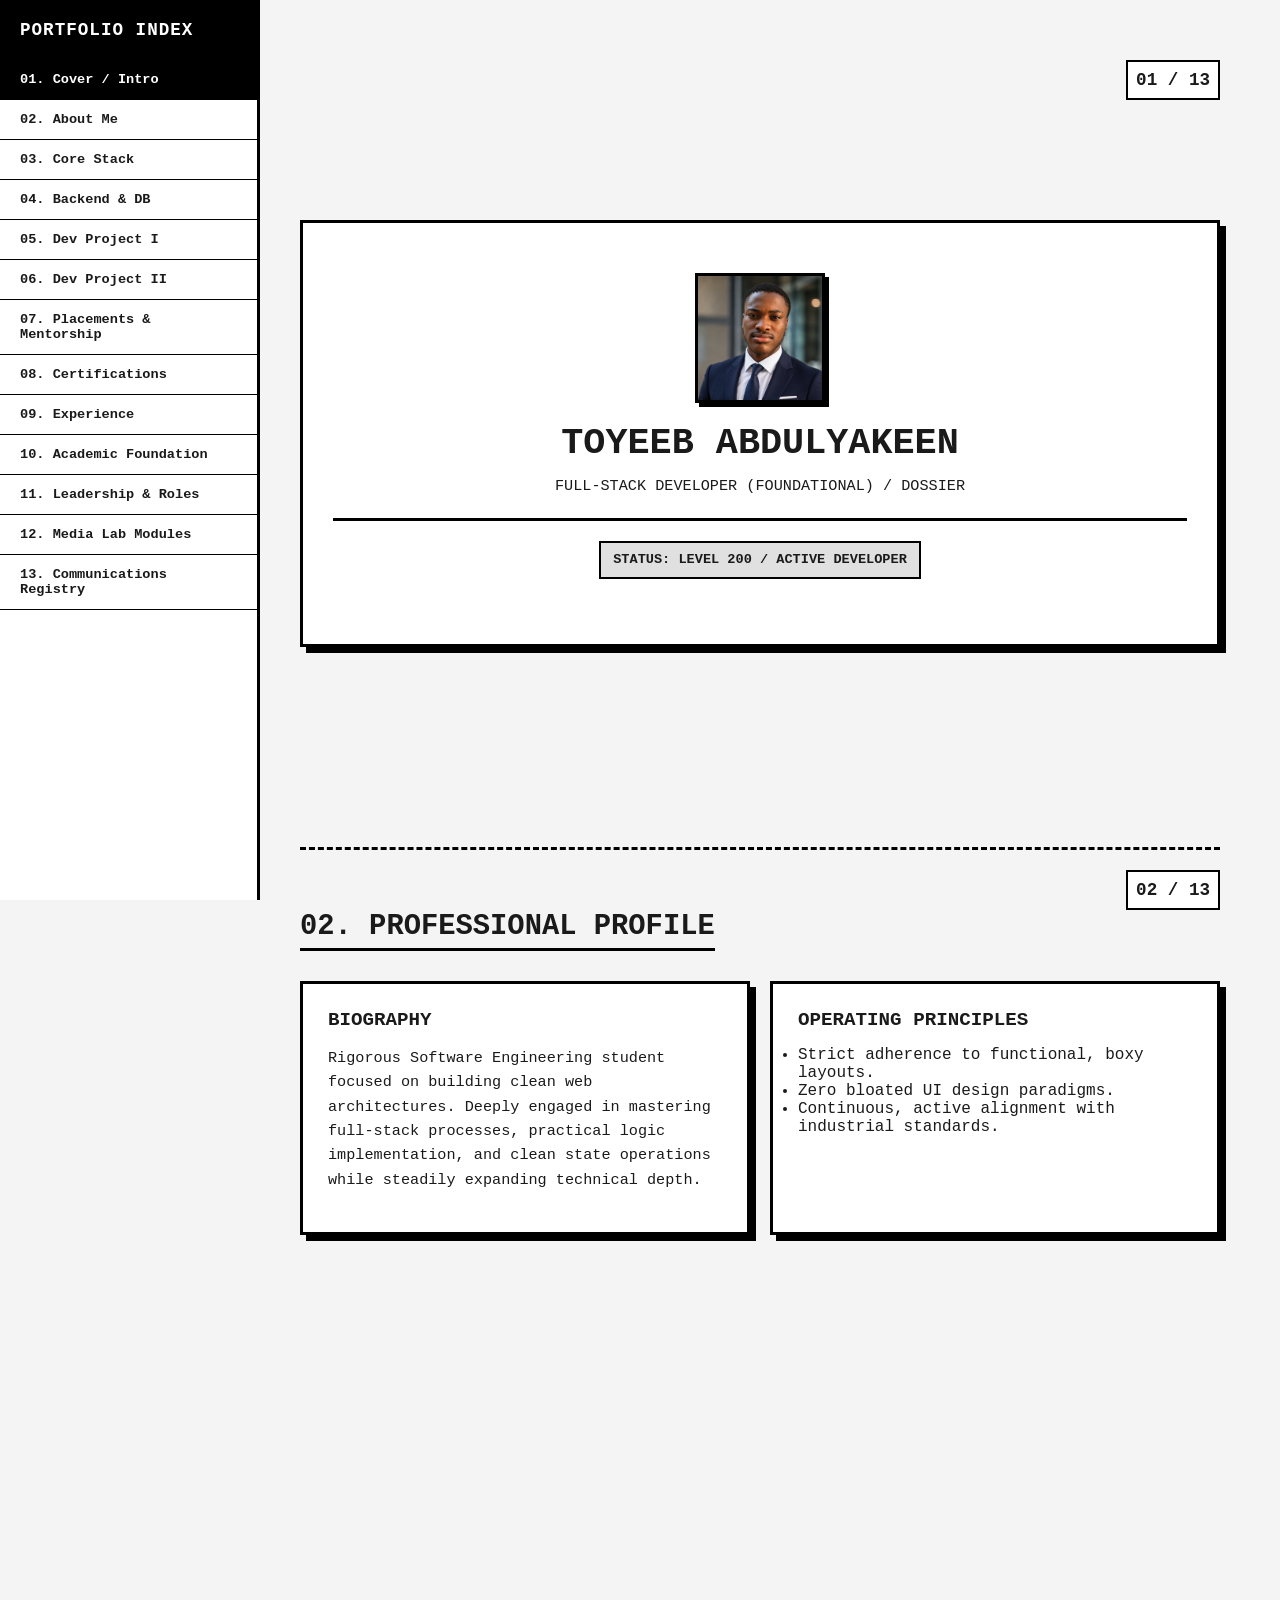
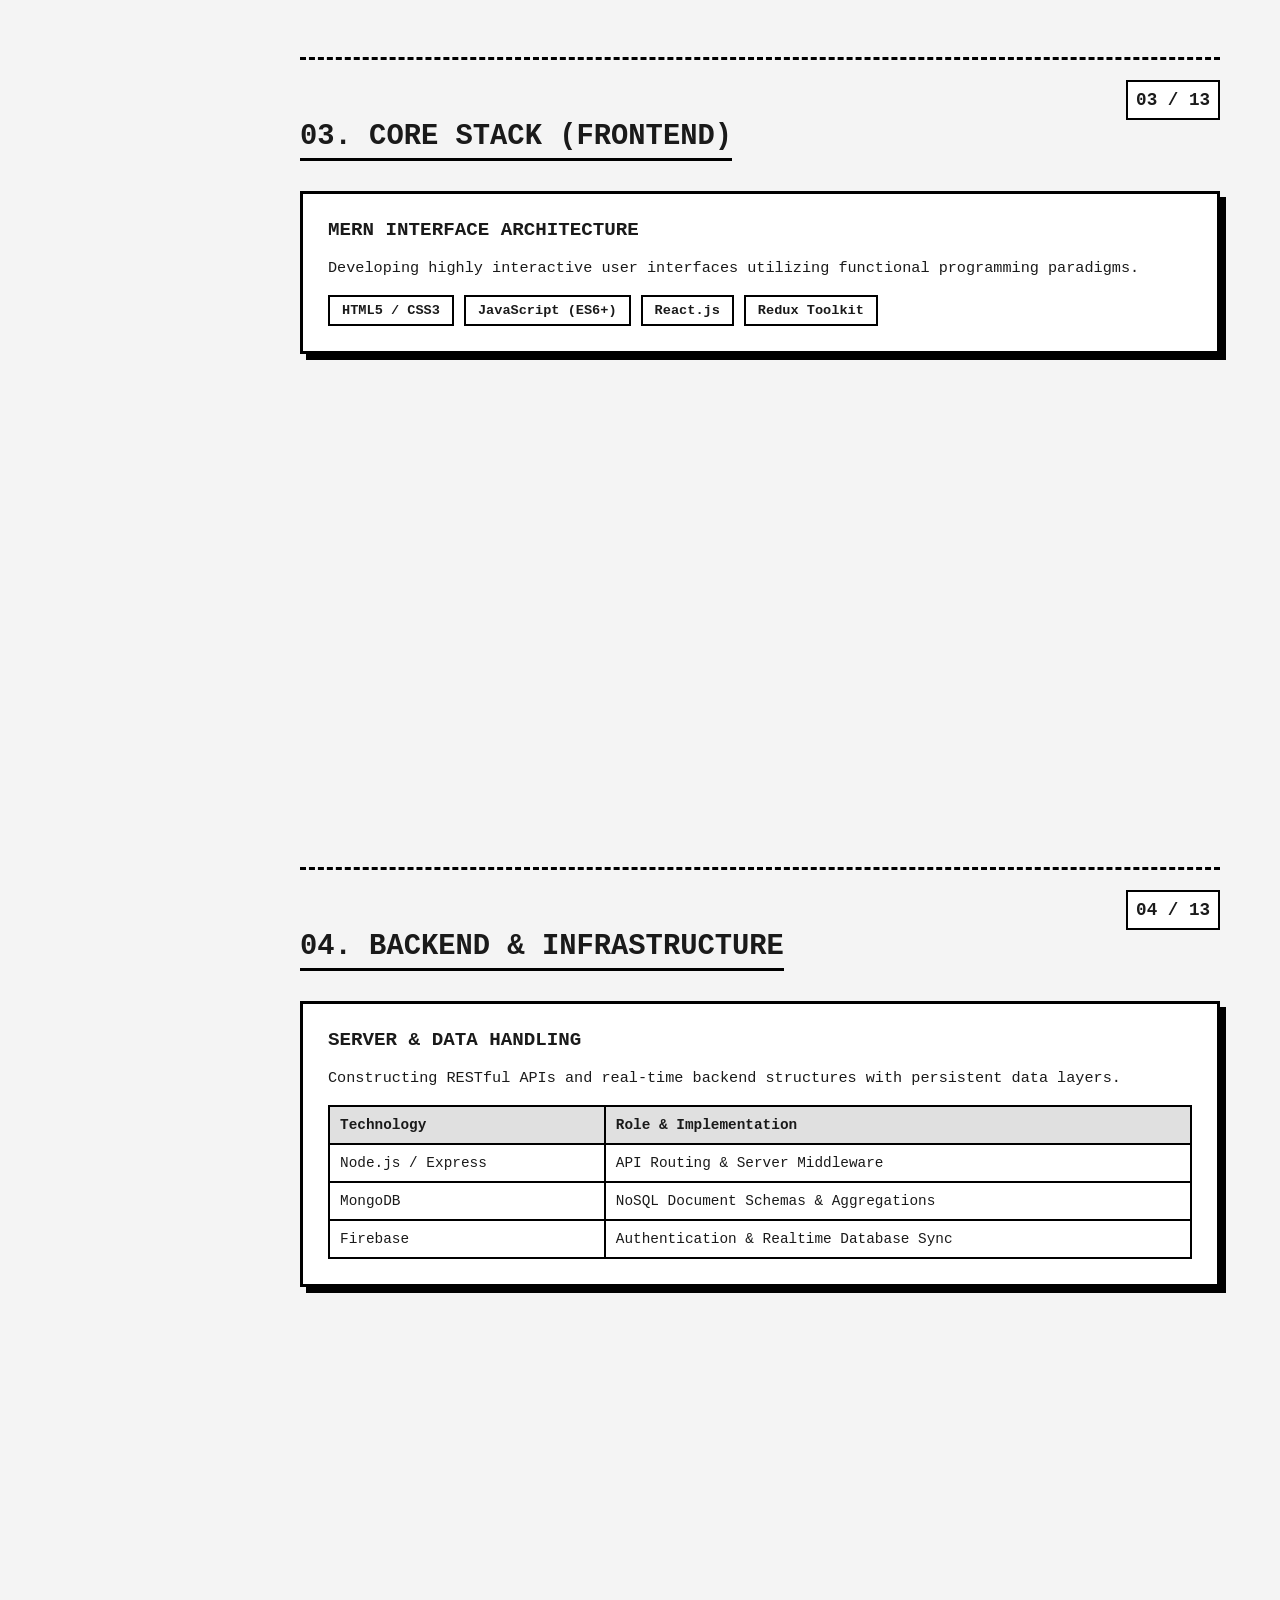
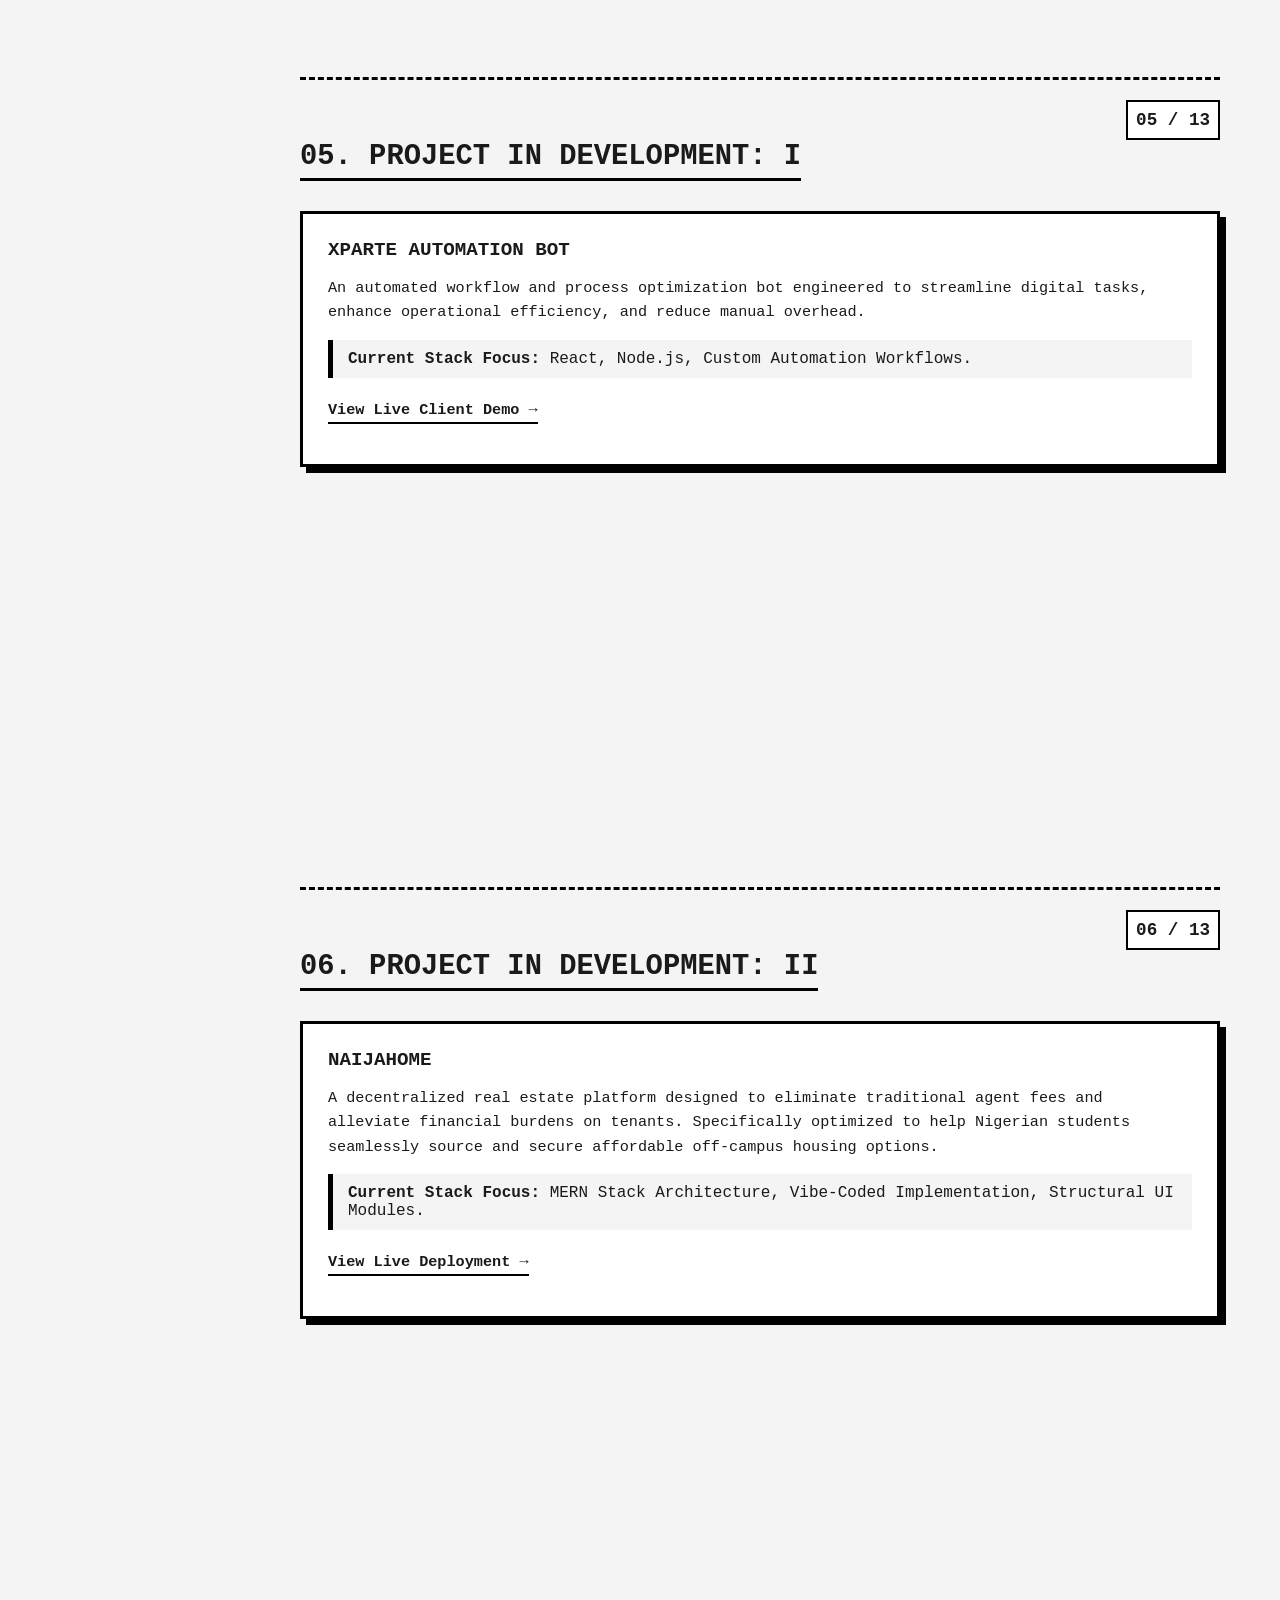
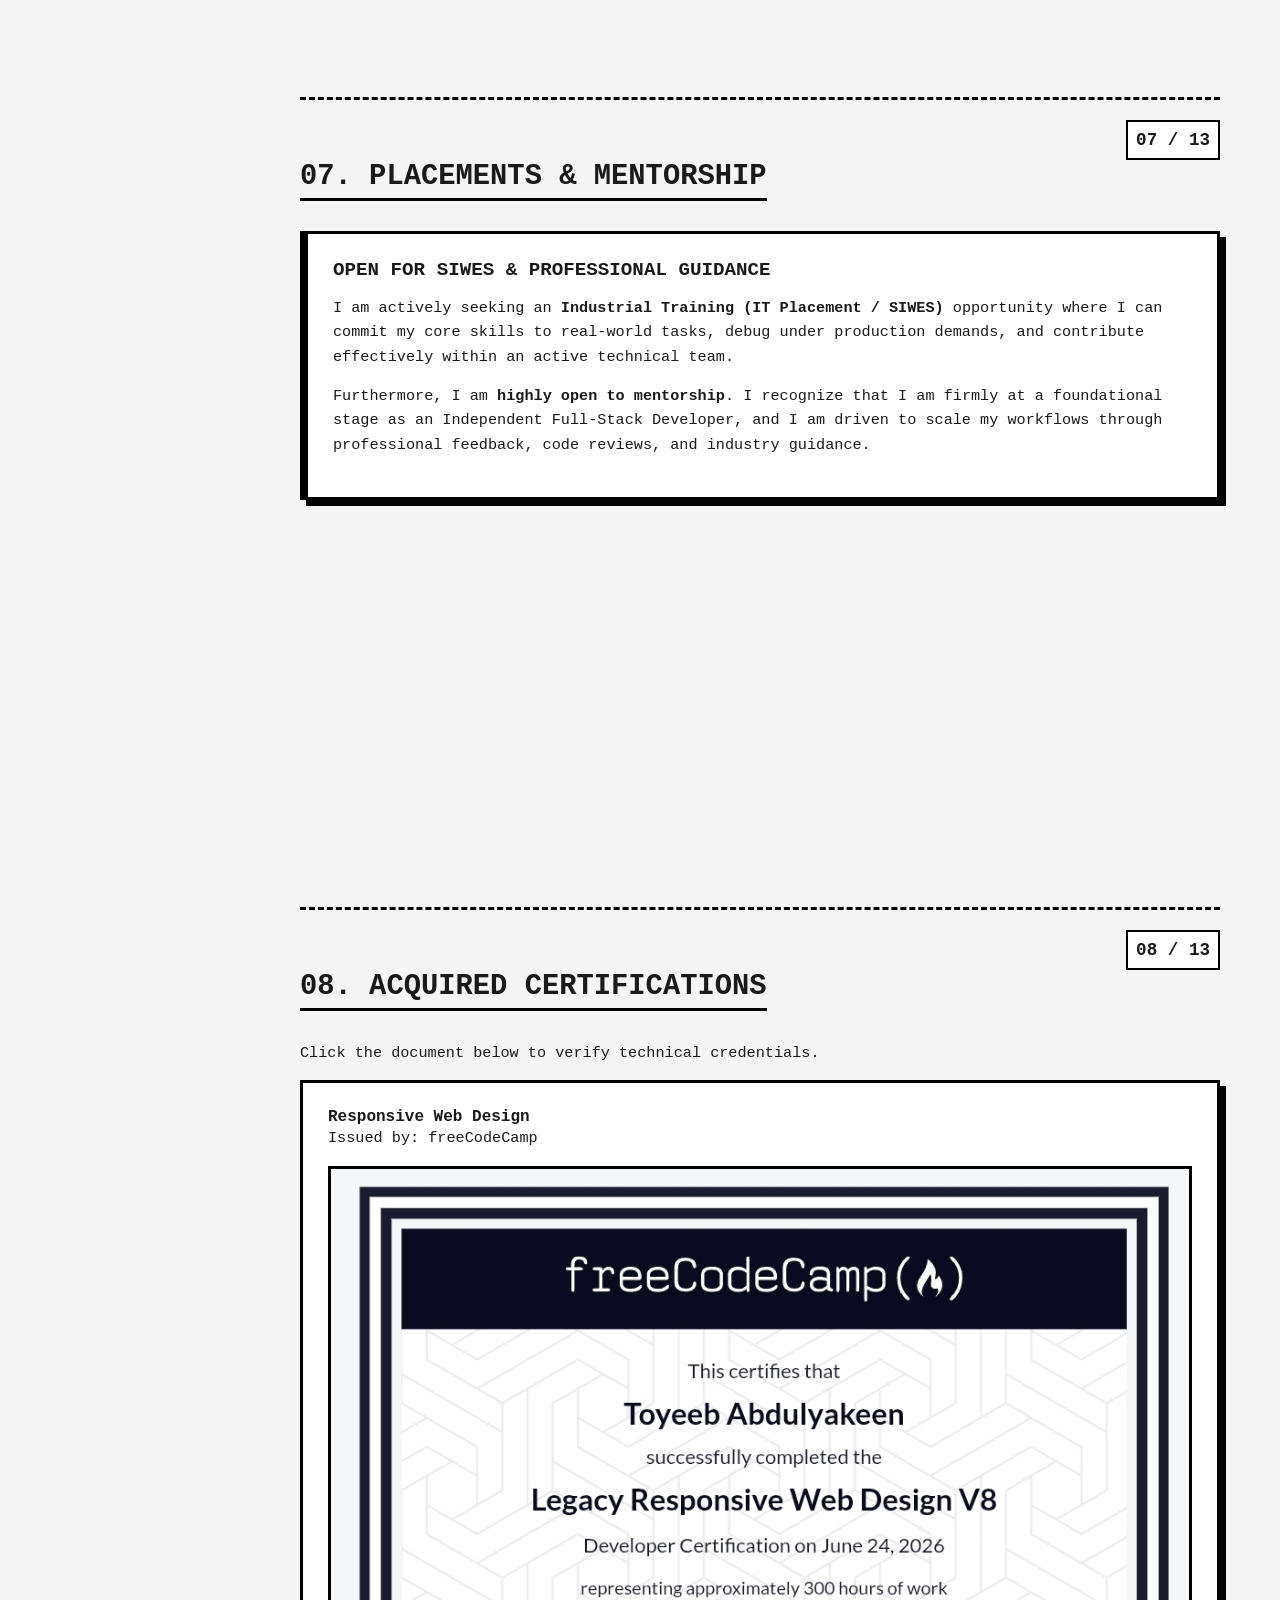
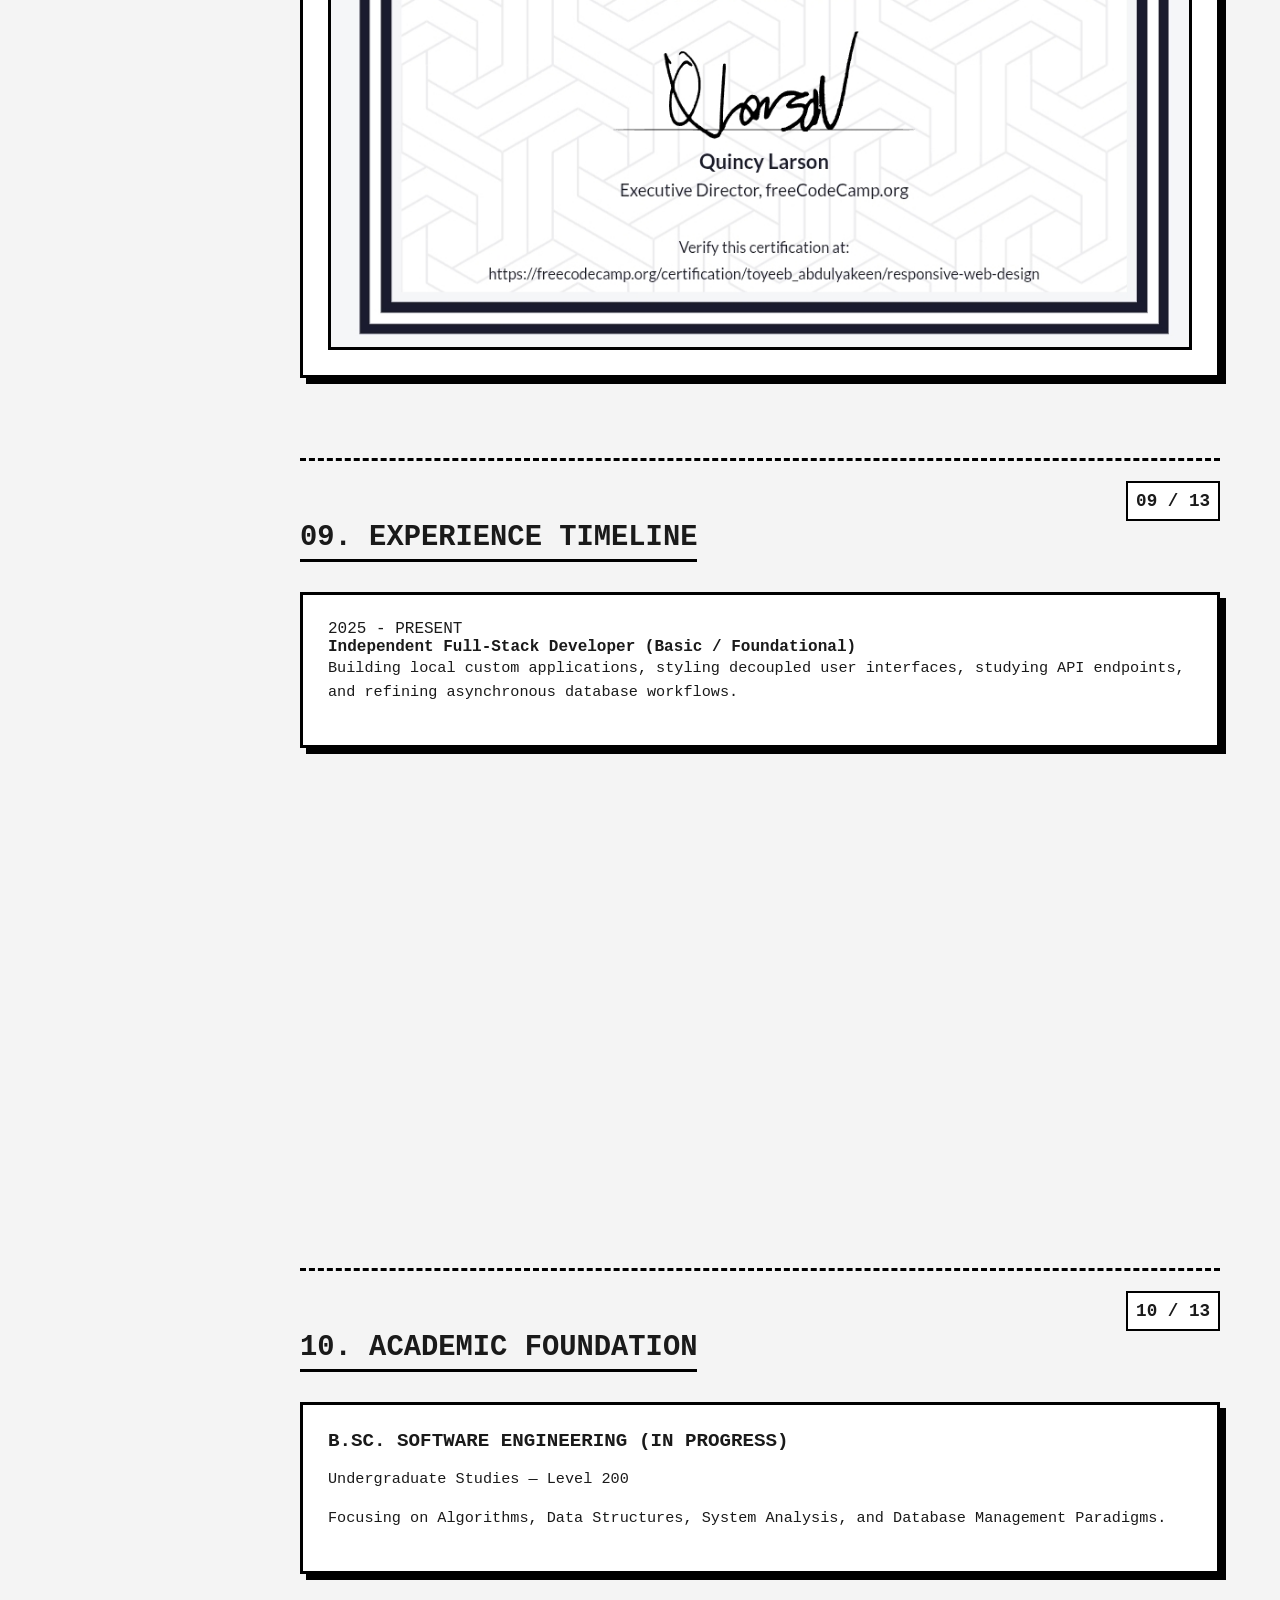
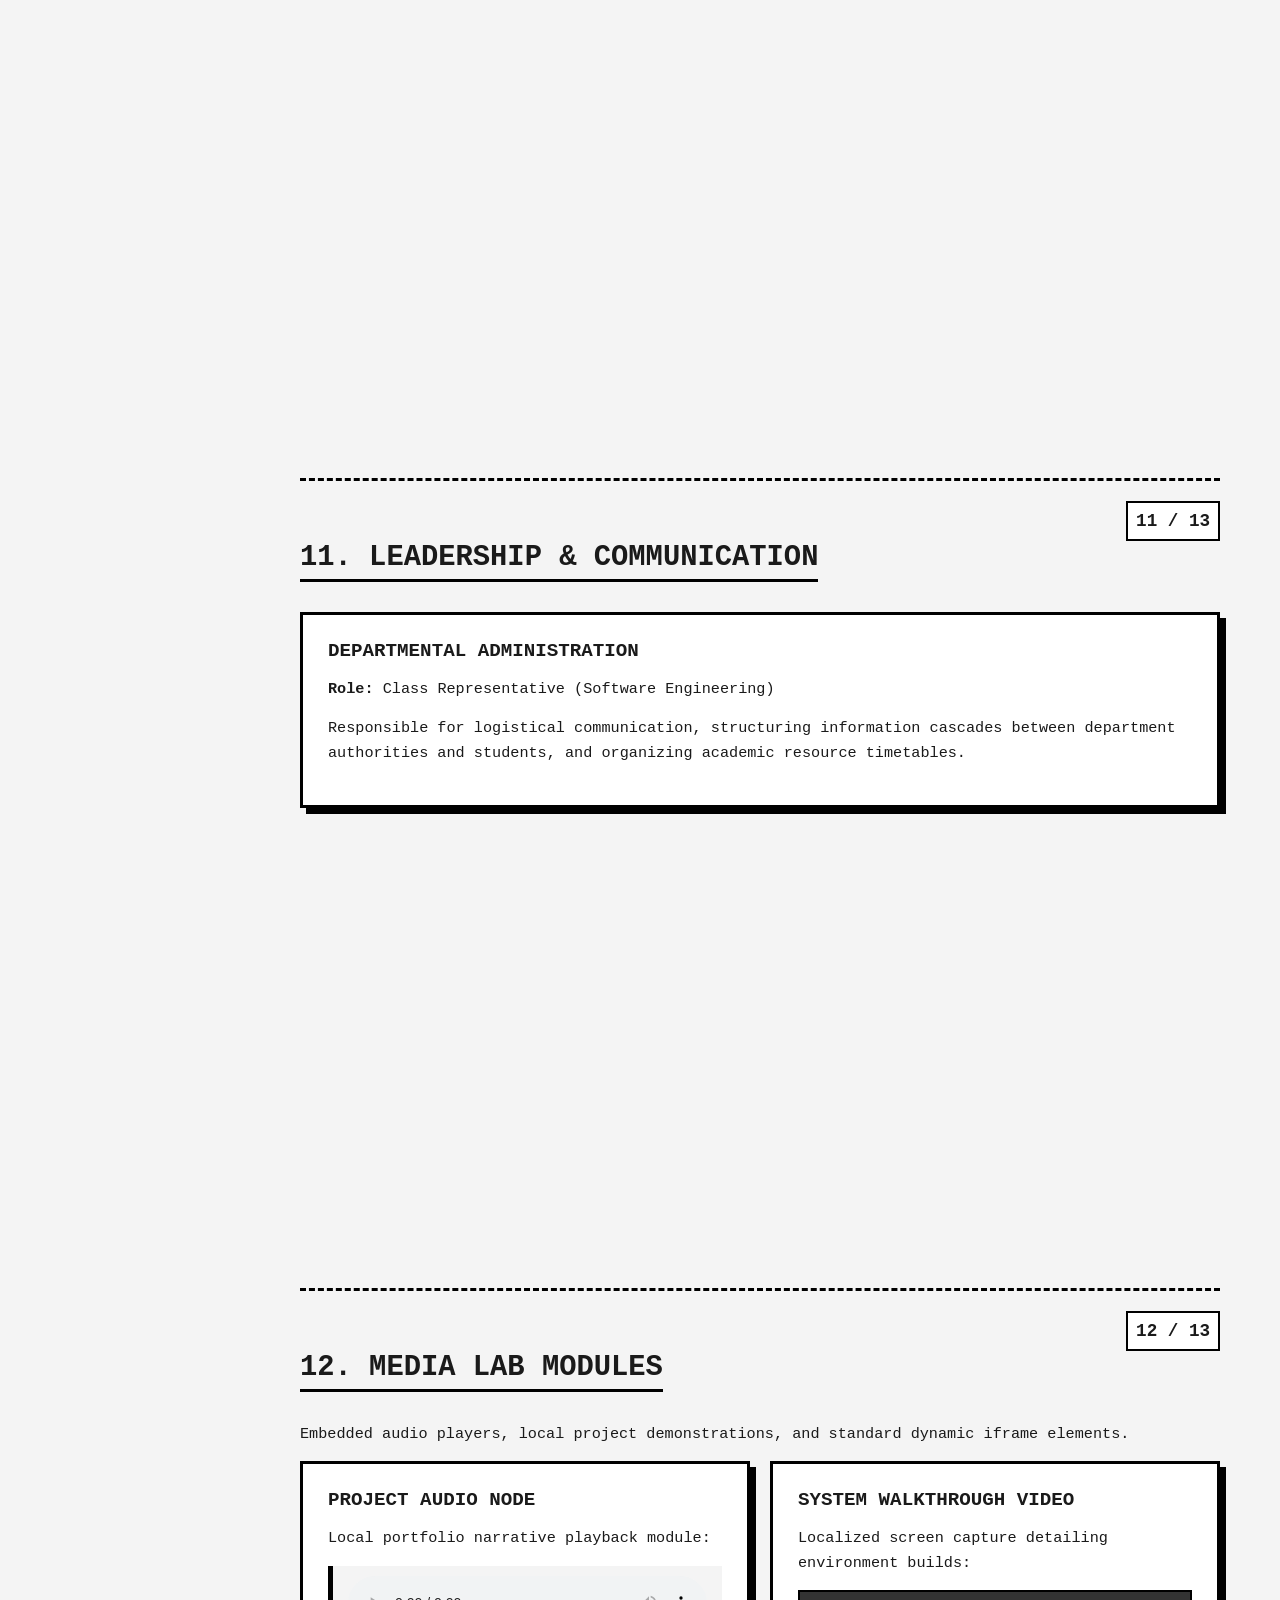
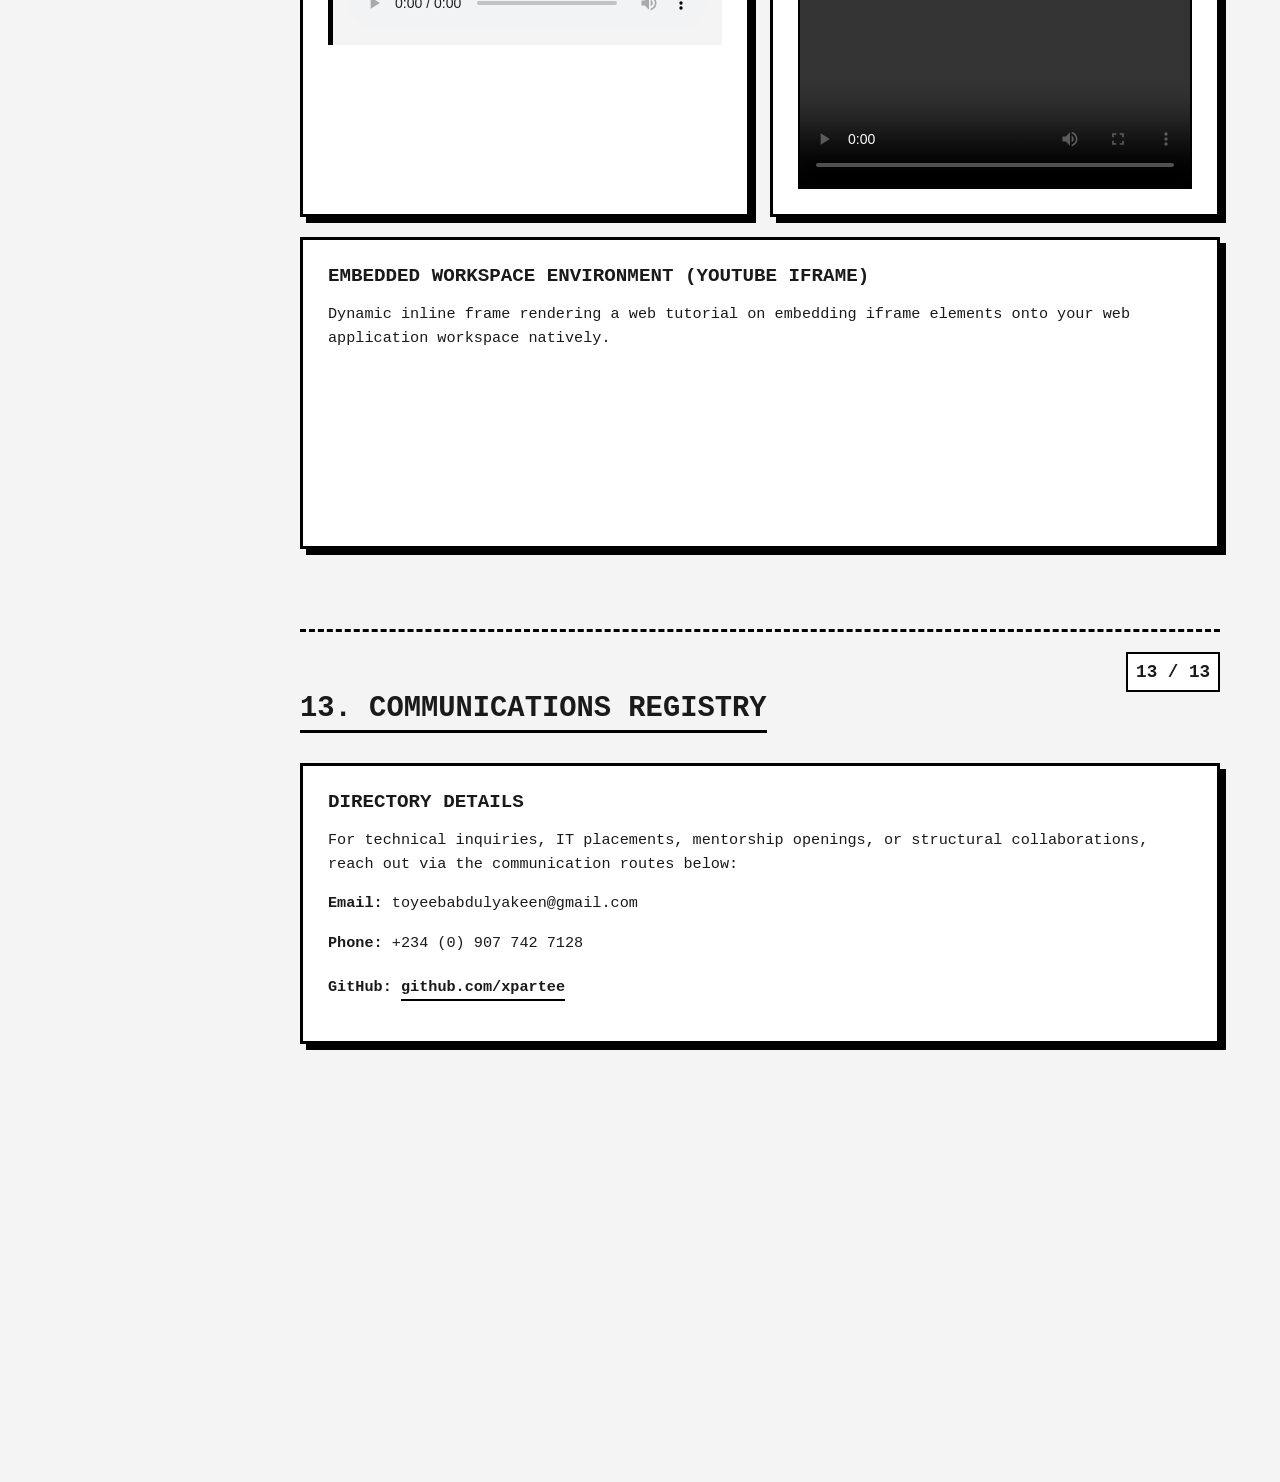
==== commit d76ead76: "Update index.html" ====
--- a/index.html
+++ b/index.html
@@ -22,16 +22,16 @@
             <li><a href="#page9">09. Experience</a></li>
             <li><a href="#page10">10. Academic Foundation</a></li>
             <li><a href="#page11">11. Leadership & Roles</a></li>
-            <li><a href="#page12">12. Communications Registry</a></li>
+            <li><a href="#page12">12. Media Lab Modules</a></li>
+            <li><a href="#page13">13. Communications Registry</a></li>
         </ul>
     </nav>
 
     <main class="document-container">
 
-        <!-- 01. COVER / INTRO -->
         <section id="page1" class="page flex-center">
             <div class="boxy-card hero-card">
-                <p class="page-number">01 / 12</p>
+                <p class="page-number">01 / 13</p>
                 <div class="profile-img-container">
                     <img src="toy.jpg" alt="Toyeeb Abdulyakeen" class="portfolio-avatar">
                 </div>
@@ -42,9 +42,8 @@
             </div>
         </section>
 
-        <!-- 02. PROFESSIONAL PROFILE -->
         <section id="page2" class="page">
-            <p class="page-number">02 / 12</p>
+            <p class="page-number">02 / 13</p>
             <h2>02. PROFESSIONAL PROFILE</h2>
             <div class="grid-2">
                 <div class="boxy-card">
@@ -62,9 +61,8 @@
             </div>
         </section>
 
-        <!-- 03. CORE STACK -->
         <section id="page3" class="page">
-            <p class="page-number">03 / 12</p>
+            <p class="page-number">03 / 13</p>
             <h2>03. CORE STACK (FRONTEND)</h2>
             <div class="boxy-card">
                 <h3>MERN INTERFACE ARCHITECTURE</h3>
@@ -78,9 +76,8 @@
             </div>
         </section>
 
-        <!-- 04. BACKEND & DB -->
         <section id="page4" class="page">
-            <p class="page-number">04 / 12</p>
+            <p class="page-number">04 / 13</p>
             <h2>04. BACKEND & INFRASTRUCTURE</h2>
             <div class="boxy-card">
                 <h3>SERVER & DATA HANDLING</h3>
@@ -101,9 +98,8 @@
             </div>
         </section>
 
-        <!-- 05. DEVELOPMENT PROJECT I -->
         <section id="page5" class="page">
-            <p class="page-number">05 / 12</p>
+            <p class="page-number">05 / 13</p>
             <h2>05. PROJECT IN DEVELOPMENT: I</h2>
             <div class="boxy-card">
                 <h3>XPARTE AUTOMATION BOT</h3>
@@ -115,9 +111,8 @@
             </div>
         </section>
 
-        <!-- 06. DEVELOPMENT PROJECT II -->
         <section id="page6" class="page">
-            <p class="page-number">06 / 12</p>
+            <p class="page-number">06 / 13</p>
             <h2>06. PROJECT IN DEVELOPMENT: II</h2>
             <div class="boxy-card">
                 <h3>NAIJAHOME</h3>
@@ -129,9 +124,8 @@
             </div>
         </section>
 
-        <!-- 07. PLACEMENTS & MENTORSHIP -->
         <section id="page7" class="page">
-            <p class="page-number">07 / 12</p>
+            <p class="page-number">07 / 13</p>
             <h2>07. PLACEMENTS & MENTORSHIP</h2>
             <div class="boxy-card framework-callout">
                 <h3>OPEN FOR SIWES & PROFESSIONAL GUIDANCE</h3>
@@ -140,9 +134,8 @@
             </div>
         </section>
 
-        <!-- 08. CERTIFICATIONS -->
         <section id="page8" class="page">
-            <p class="page-number">08 / 12</p>
+            <p class="page-number">08 / 13</p>
             <h2>08. ACQUIRED CERTIFICATIONS</h2>
             <p class="section-desc">Click the document below to verify technical credentials.</p>
             
@@ -161,9 +154,8 @@
             </div>
         </section>
 
-        <!-- 09. EXPERIENCE TIMELINE -->
         <section id="page9" class="page">
-            <p class="page-number">09 / 12</p>
+            <p class="page-number">09 / 13</p>
             <h2>09. EXPERIENCE TIMELINE</h2>
             <div class="timeline">
                 <div class="boxy-card timeline-item">
@@ -174,9 +166,8 @@
             </div>
         </section>
 
-        <!-- 10. ACADEMIC FOUNDATION -->
         <section id="page10" class="page">
-            <p class="page-number">10 / 12</p>
+            <p class="page-number">10 / 13</p>
             <h2>10. ACADEMIC FOUNDATION</h2>
             <div class="boxy-card">
                 <h3>B.Sc. Software Engineering (In Progress)</h3>
@@ -185,9 +176,8 @@
             </div>
         </section>
 
-        <!-- 11. LEADERSHIP & ROLES -->
         <section id="page11" class="page">
-            <p class="page-number">11 / 12</p>
+            <p class="page-number">11 / 13</p>
             <h2>11. LEADERSHIP & COMMUNICATION</h2>
             <div class="boxy-card">
                 <h3>DEPARTMENTAL ADMINISTRATION</h3>
@@ -196,10 +186,53 @@
             </div>
         </section>
 
-        <!-- 12. COMMUNICATIONS REGISTRY -->
         <section id="page12" class="page">
-            <p class="page-number">12 / 12</p>
-            <h2>12. COMMUNICATIONS REGISTRY</h2>
+            <p class="page-number">12 / 13</p>
+            <h2>12. MEDIA LAB MODULES</h2>
+            <p class="section-desc">Embedded audio players, local project demonstrations, and standard dynamic iframe elements.</p>
+            
+            <div class="grid-2">
+                <div class="boxy-card">
+                    <h3>Project Audio Node</h3>
+                    <p>Local portfolio narrative playback module:</p>
+                    <div class="nested-box">
+                        <audio controls style="width: 100%;">
+                            <source src="toyaudio.mp3" type="audio/mpeg">
+                            Your browser does not support the audio element.
+                        </audio>
+                    </div>
+                </div>
+
+                <div class="boxy-card">
+                    <h3>System Walkthrough Video</h3>
+                    <p>Localized screen capture detailing environment builds:</p>
+                    <div class="video-container">
+                        <video width="100%" controls style="border: 2px solid var(--border-color); display: block;">
+                            <source src="toyvid.mp4" type="video/mp4">
+                            Your browser does not support the video tag.
+                        </video>
+                    </div>
+                </div>
+            </div>
+
+            <div class="boxy-card">
+                <h3>Embedded Workspace Environment (YouTube Iframe)</h3>
+                <p>Dynamic inline frame rendering a web tutorial on embedding iframe elements onto your web application workspace natively.</p>
+                <div class="responsive-iframe-wrapper">
+                    <iframe 
+                        src="https://www.youtube.com/embed/I0_951_MPE0" 
+                        title="How do you embed videos onto your page using the iframe element?" 
+                        frameborder="0" 
+                        allow="accelerometer; autoplay; clipboard-write; encrypted-media; gyroscope; picture-in-picture; web-share" 
+                        allowfullscreen>
+                    </iframe>
+                </div>
+            </div>
+        </section>
+
+        <section id="page13" class="page">
+            <p class="page-number">13 / 13</p>
+            <h2>13. COMMUNICATIONS REGISTRY</h2>
             <div class="boxy-card">
                 <h3>DIRECTORY DETAILS</h3>
                 <p>For technical inquiries, IT placements, mentorship openings, or structural collaborations, reach out via the communication routes below:</p>
--- a/portfolio.css
+++ b/portfolio.css
@@ -109,7 +109,7 @@
 
 /* Typography */
 h1.main-title {
-    font-size: 2.5rem;
+    font-size: 2.3rem;
     line-height: 1.1;
     margin-bottom: 10px;
 }
@@ -213,24 +213,68 @@
     margin: 15px 0;
 }
 
-/* --- CERTIFICATION PAGE TARGET --- */
-.cert-card {
-    background: #ffffff;
-}
-
-.cert-image-placeholder {
+/* --- NEW COMPONENT SPECIFICS --- */
+
+/* Hero Profile Image Setup */
+.profile-img-container {
+    margin-bottom: 20px;
+    display: flex;
+    justify-content: center;
+}
+
+.portfolio-avatar {
+    width: 130px;
+    height: 130px;
+    object-fit: cover;
+    border: var(--border-thick) solid var(--border-color);
+    box-shadow: 4px 4px 0px var(--border-color);
+}
+
+/* Project Links Style */
+.project-link {
+    color: var(--text-color);
+    font-weight: bold;
+    text-decoration: none;
+    border-bottom: 2px solid var(--border-color);
+    display: inline-block;
+    margin-top: 5px;
+}
+
+.project-link:hover {
+    background-color: var(--border-color);
+    color: #ffffff;
+}
+
+/* Mentorship Special Highlight Styling */
+.framework-callout {
+    border-left: 8px solid var(--border-color);
+    background-color: #ffffff;
+}
+
+/* Clickable Certificate Link Frame Handling */
+.cert-link-wrapper {
+    display: block;
+    text-decoration: none;
+    cursor: pointer;
+}
+
+.cert-image-frame {
     width: 100%;
-    min-height: 350px;
-    border: 2px dashed var(--border-color);
+    border: var(--border-thick) solid var(--border-color);
     background-color: var(--bg-color);
-    display: flex;
-    align-items: center;
-    justify-content: center;
     margin-top: 15px;
-    padding: 20px;
-    text-align: center;
-    font-weight: bold;
-    color: #555;
+    overflow: hidden;
+}
+
+.cert-image-frame:hover {
+    box-shadow: 4px 4px 0px var(--border-color);
+    transition: transform 0.1s ease, box-shadow 0.1s ease;
+}
+
+.cert-img {
+    width: 100%;
+    height: auto;
+    display: block;
 }
 
 /* Responsive adjustments */
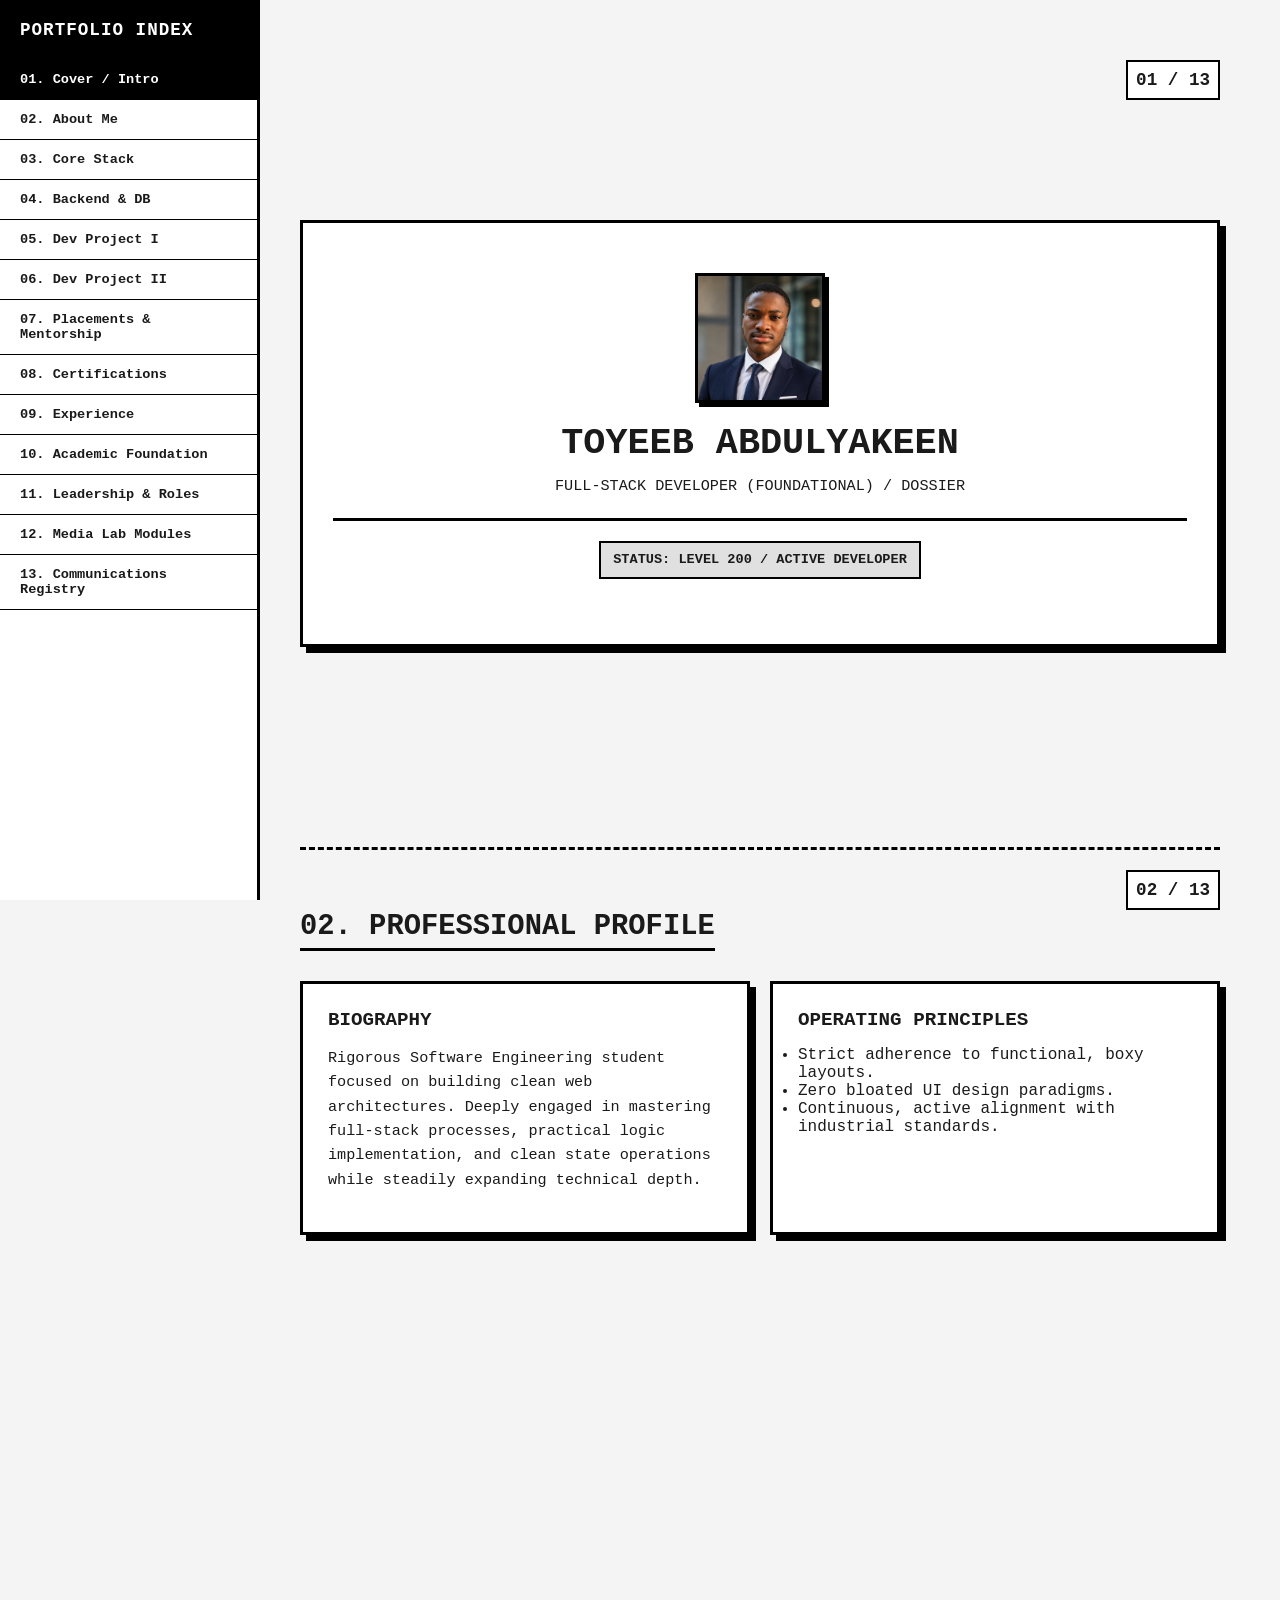
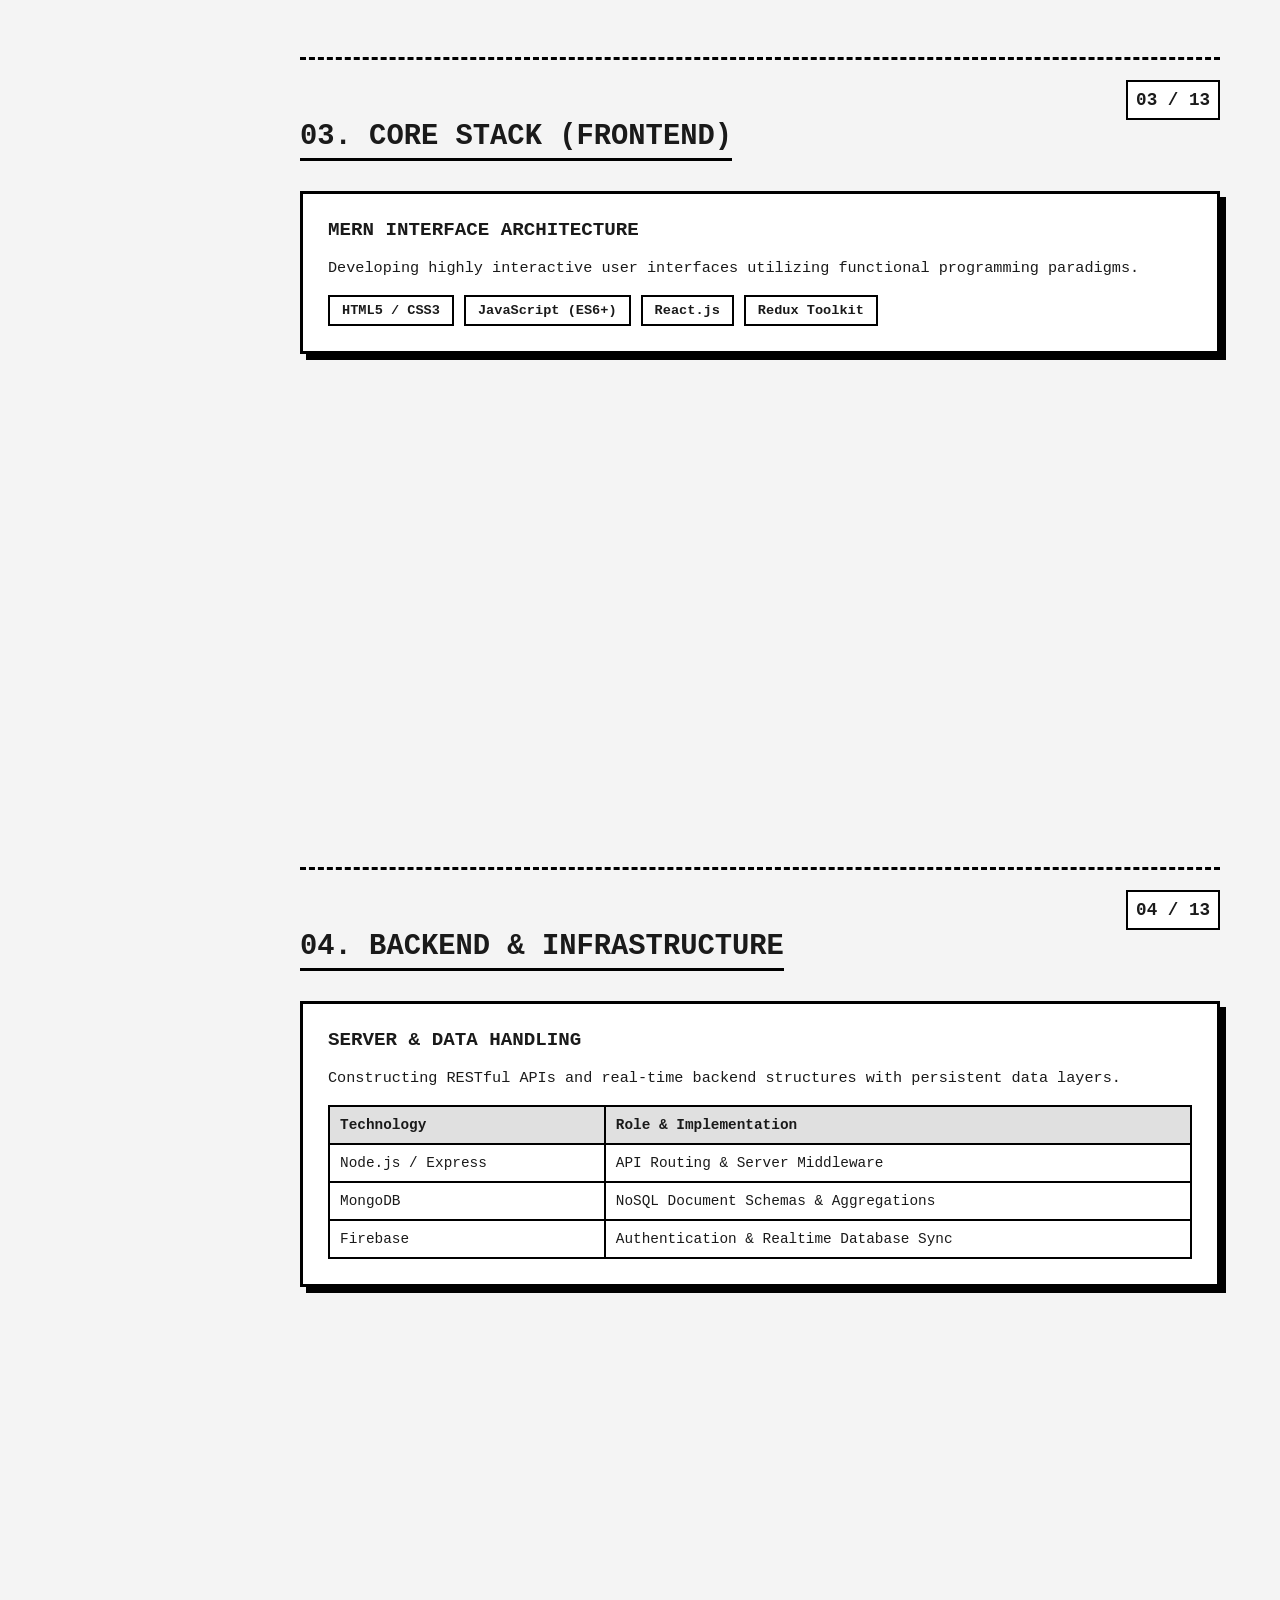
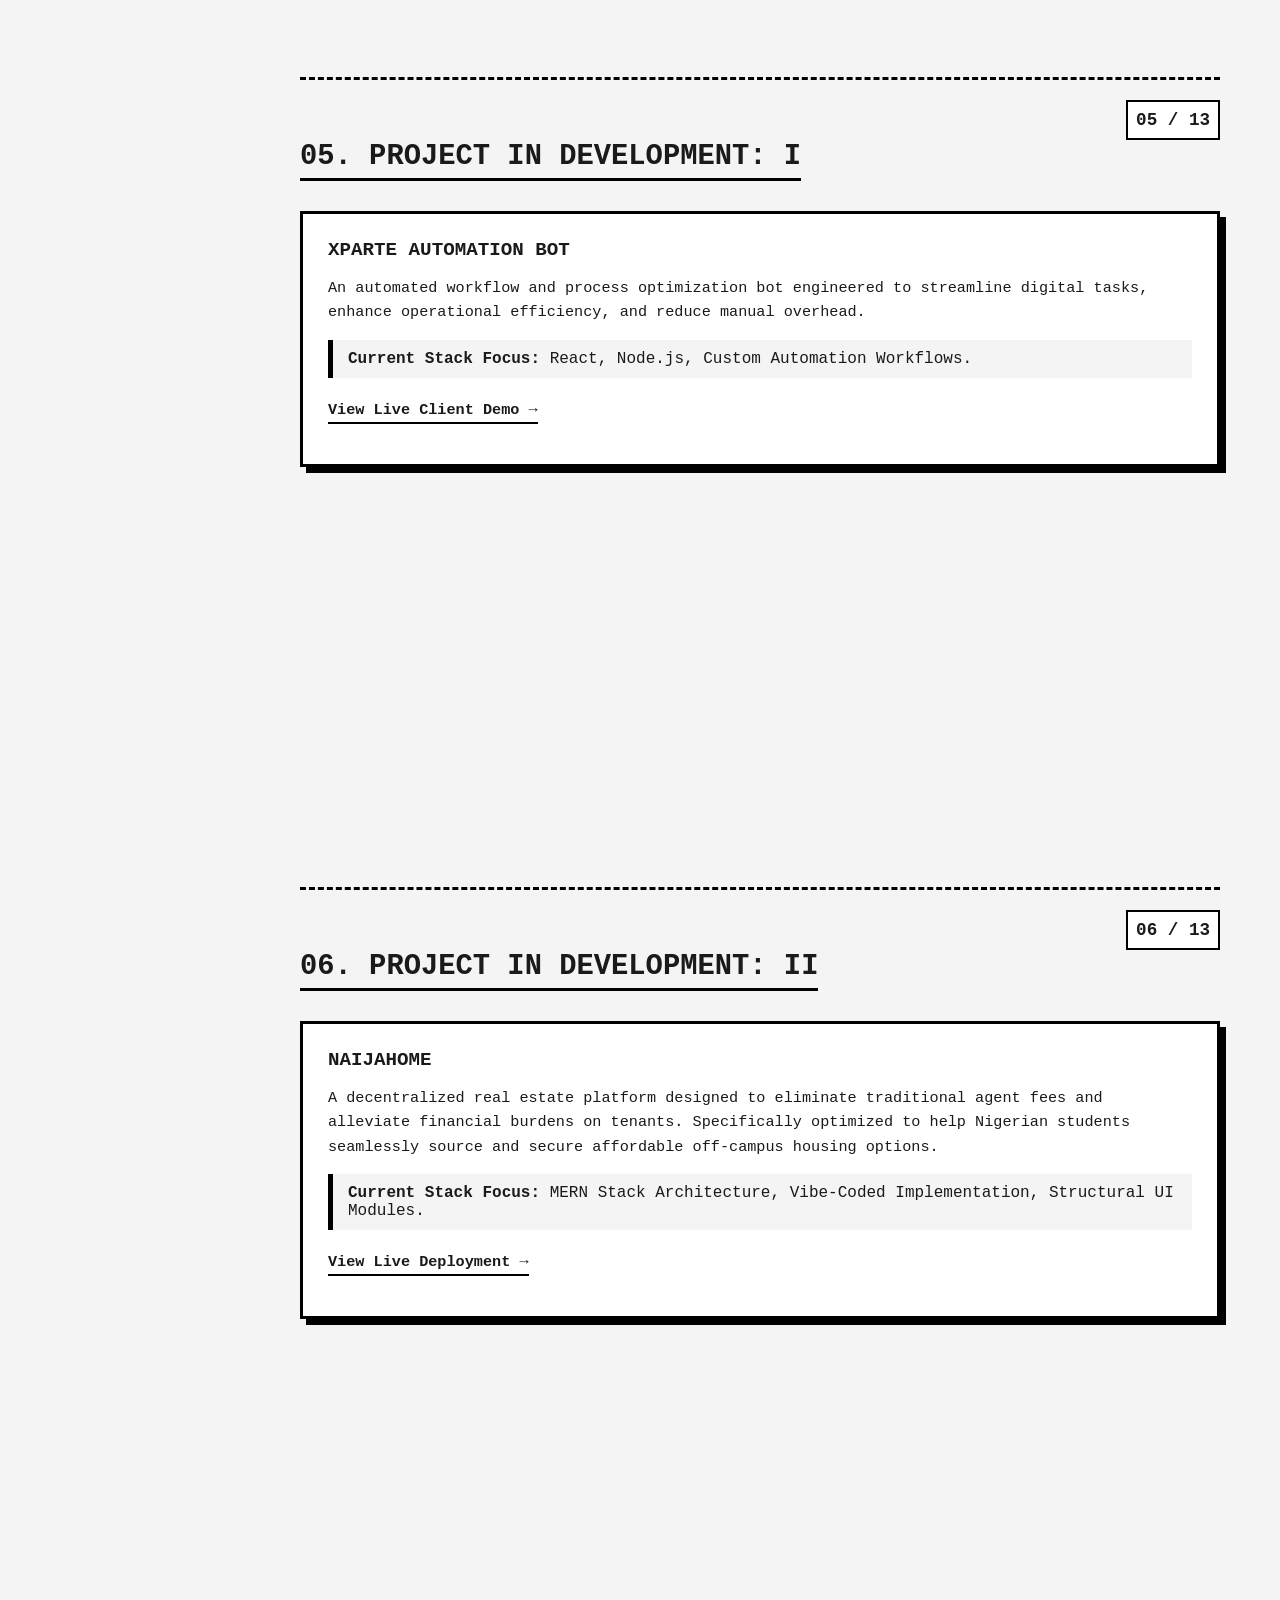
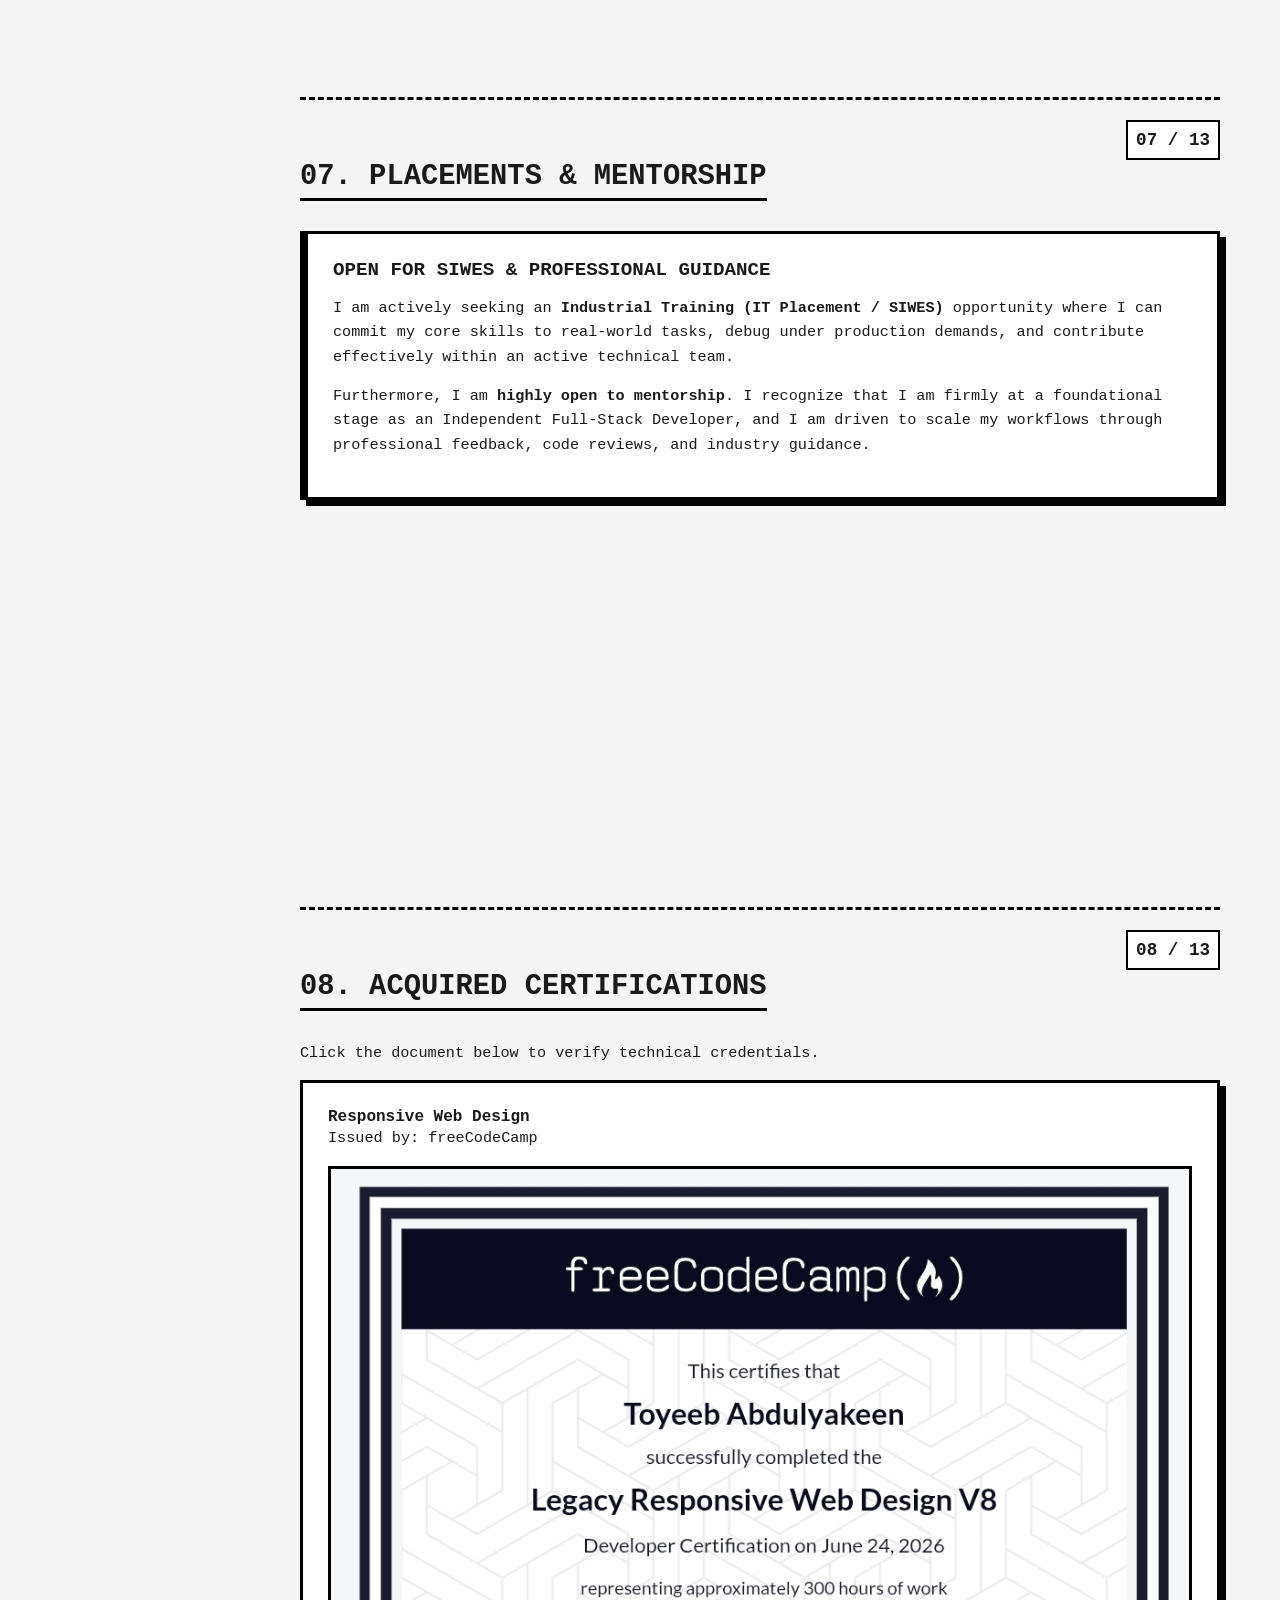
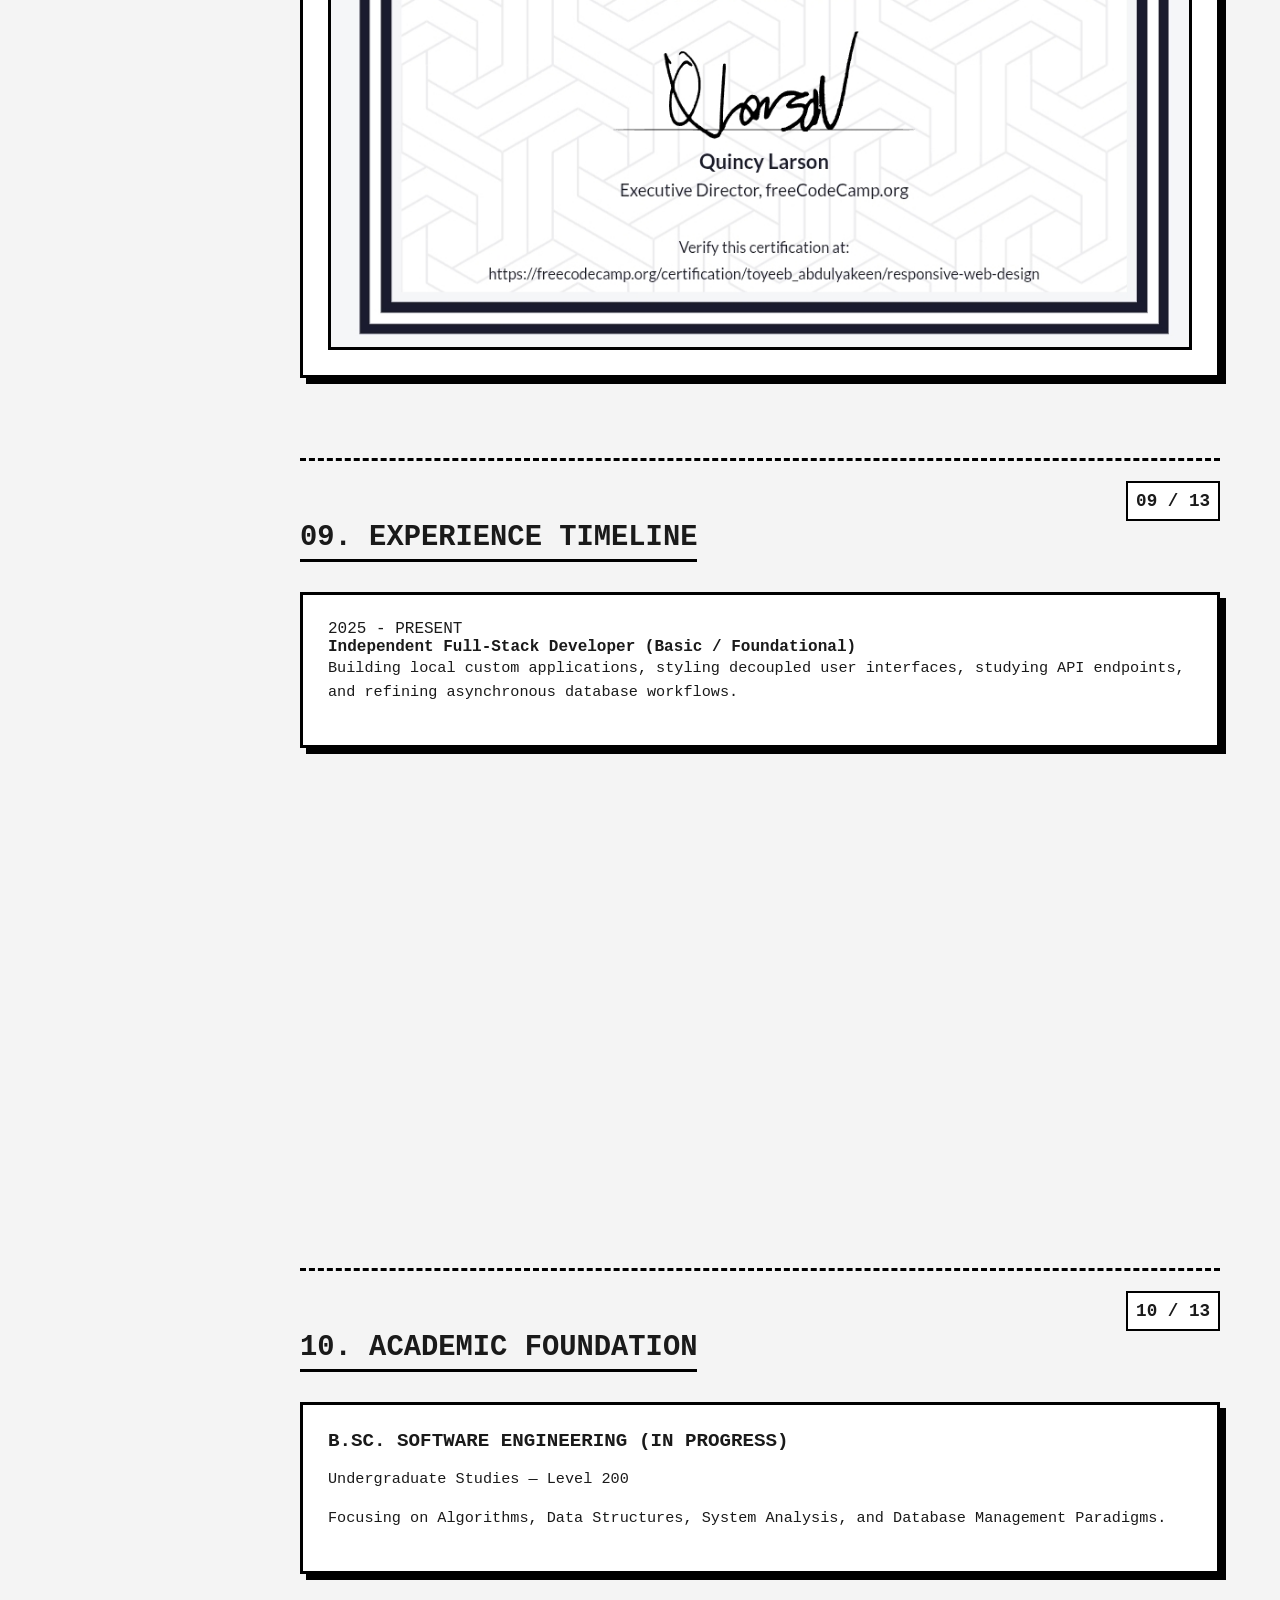
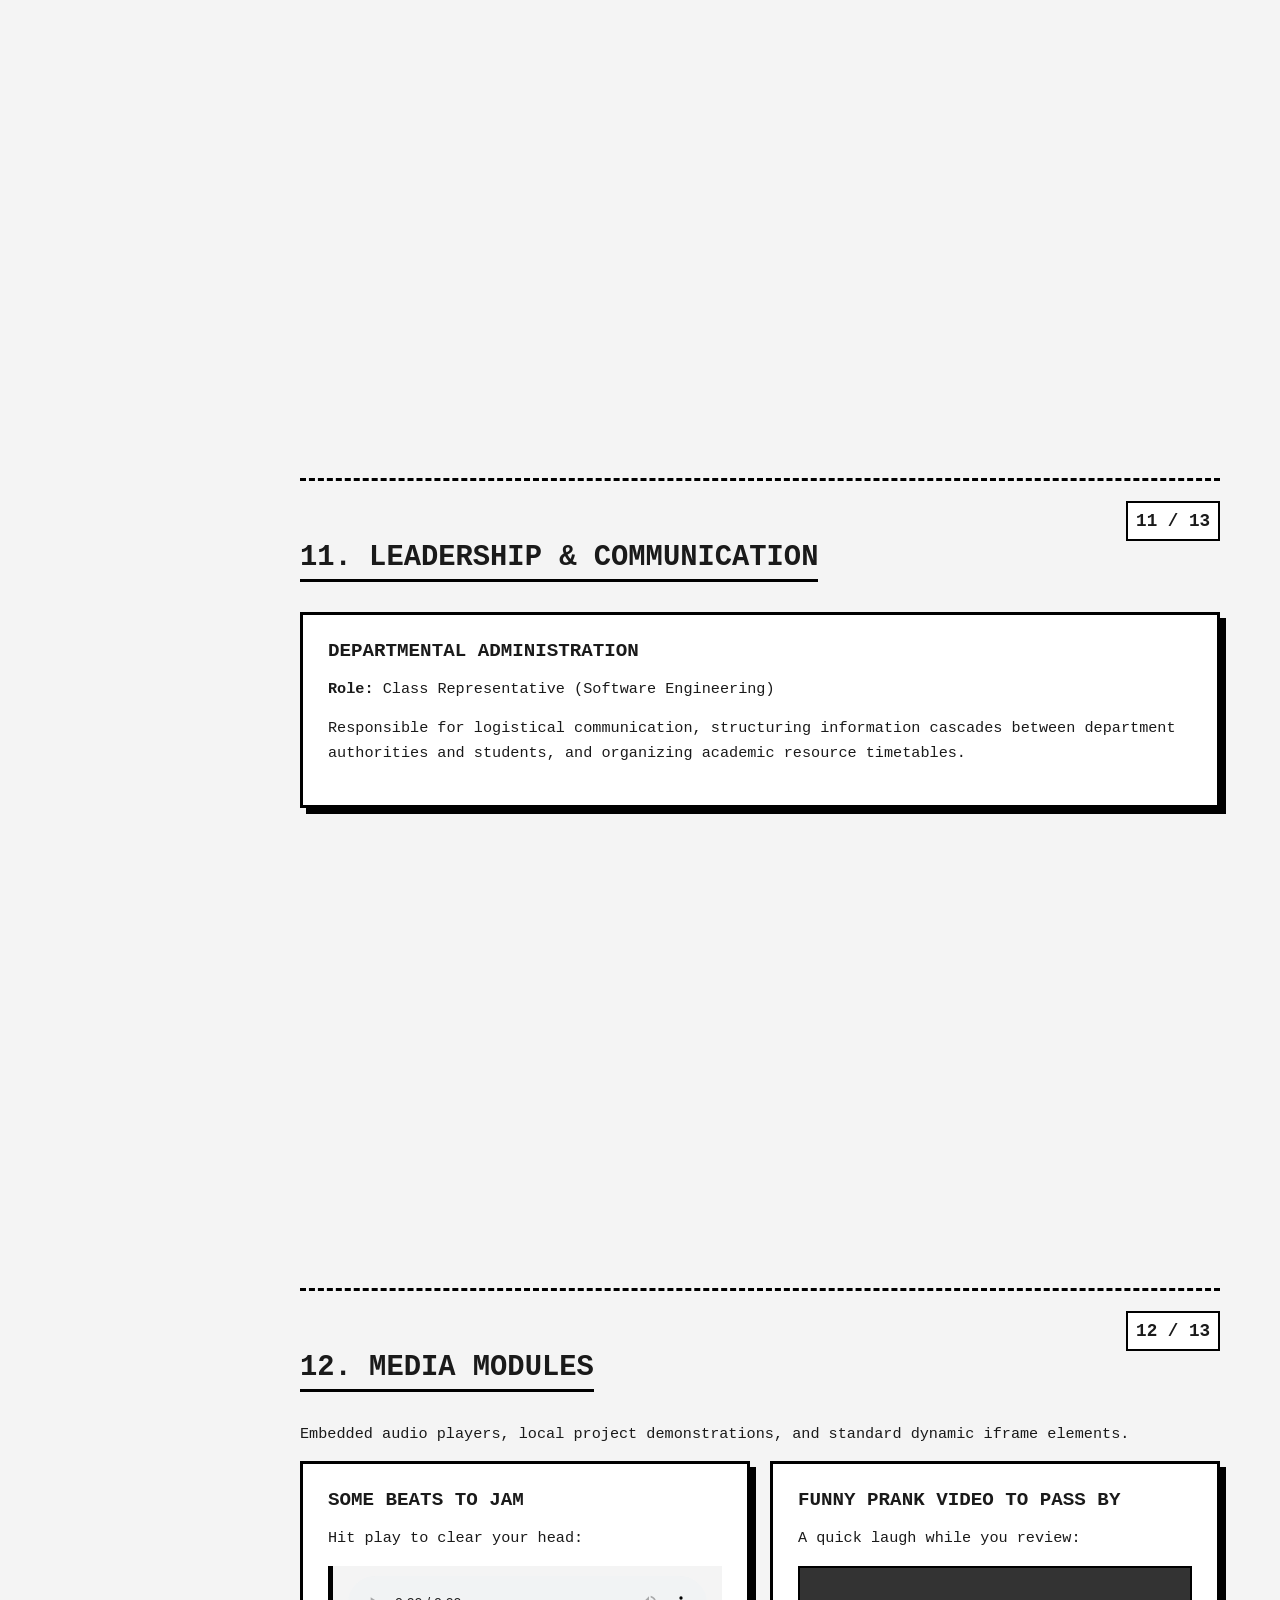
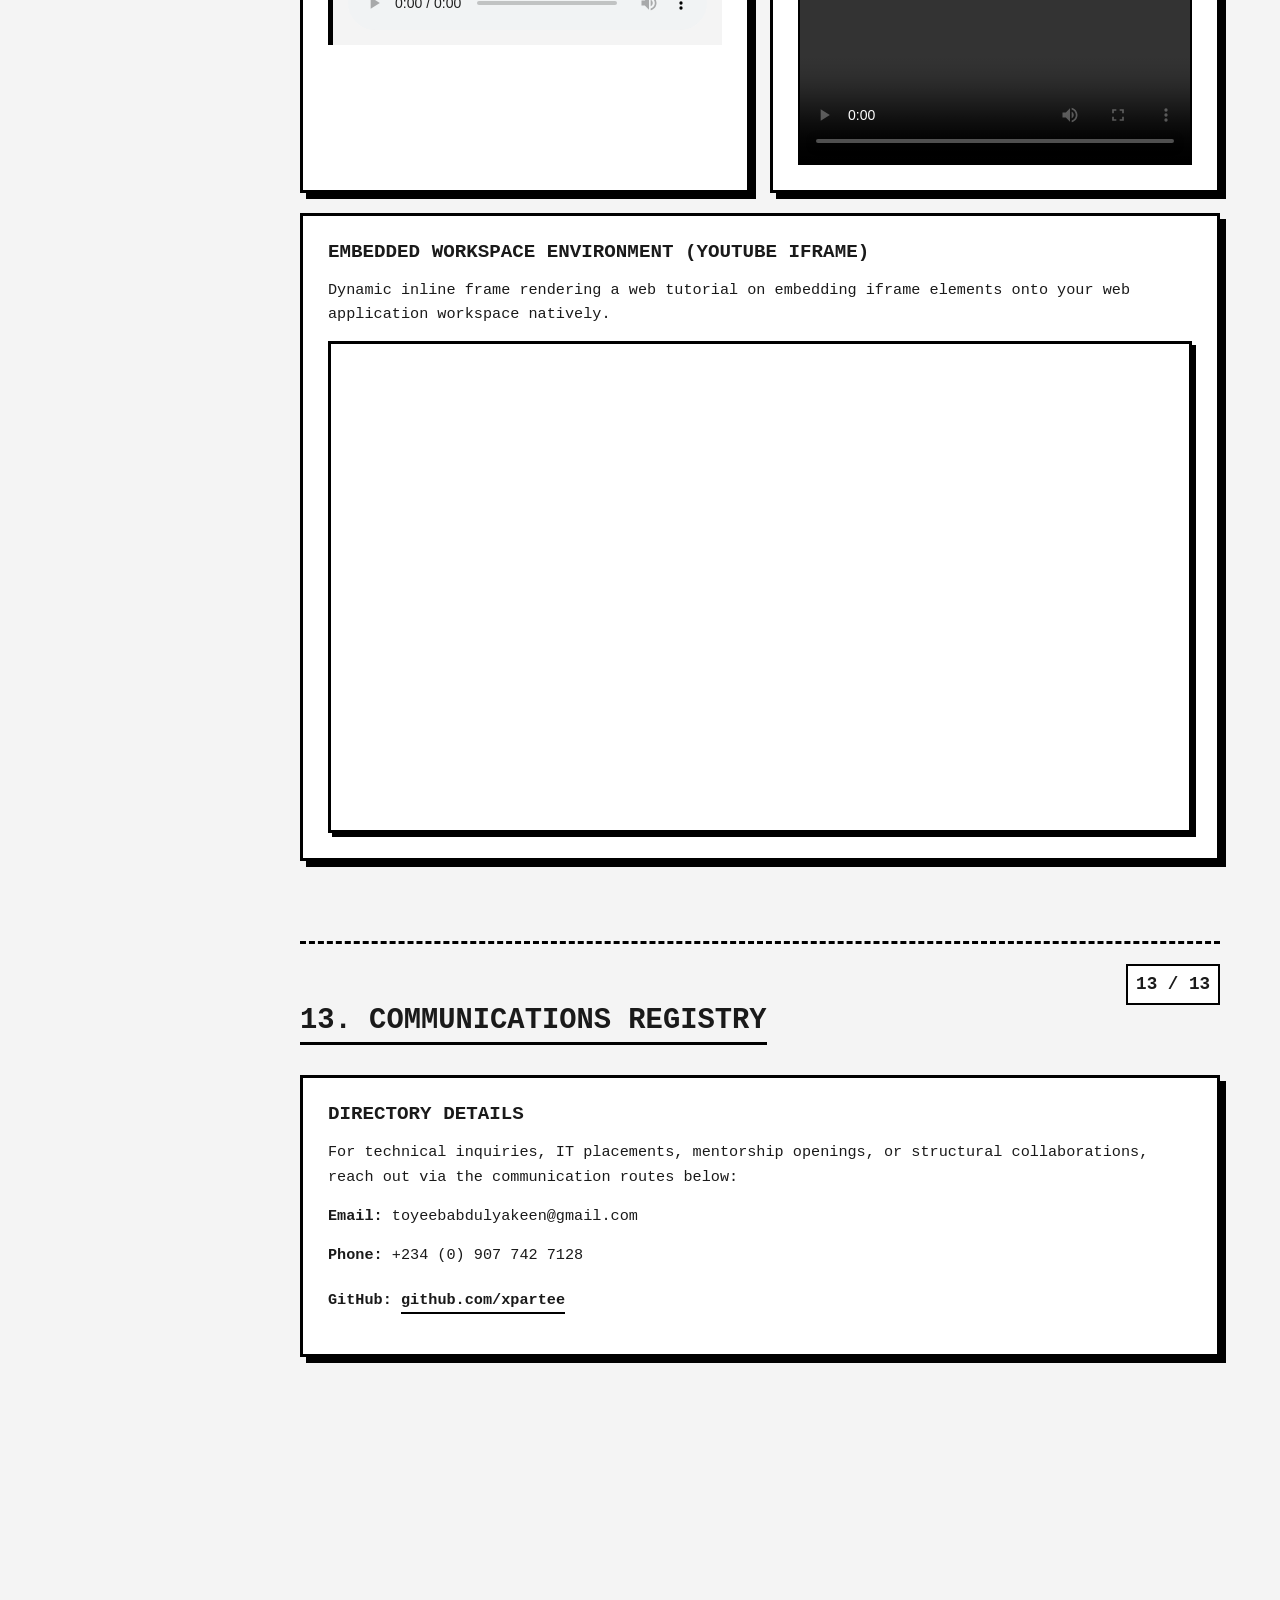
==== commit 1b91b752: "Update index.html" ====
--- a/index.html
+++ b/index.html
@@ -186,15 +186,17 @@
             </div>
         </section>
 
+
         <section id="page12" class="page">
             <p class="page-number">12 / 13</p>
-            <h2>12. MEDIA LAB MODULES</h2>
+            <h2>12. MEDIA MODULES</h2>
             <p class="section-desc">Embedded audio players, local project demonstrations, and standard dynamic iframe elements.</p>
             
             <div class="grid-2">
-                <div class="boxy-card">
-                    <h3>Project Audio Node</h3>
-                    <p>Local portfolio narrative playback module:</p>
+                <!-- Audio Implementation Component -->
+                <div class="boxy-card">
+                    <h3>some beats to jam</h3>
+                    <p>Hit play to clear your head:</p>
                     <div class="nested-box">
                         <audio controls style="width: 100%;">
                             <source src="toyaudio.mp3" type="audio/mpeg">
@@ -203,9 +205,10 @@
                     </div>
                 </div>
 
-                <div class="boxy-card">
-                    <h3>System Walkthrough Video</h3>
-                    <p>Localized screen capture detailing environment builds:</p>
+                <!-- Local Video Implementation Component -->
+                <div class="boxy-card">
+                    <h3>funny prank video to pass by</h3>
+                    <p>A quick laugh while you review:</p>
                     <div class="video-container">
                         <video width="100%" controls style="border: 2px solid var(--border-color); display: block;">
                             <source src="toyvid.mp4" type="video/mp4">
@@ -215,6 +218,7 @@
                 </div>
             </div>
 
+            <!-- YouTube Video Integration through Iframe Component -->
             <div class="boxy-card">
                 <h3>Embedded Workspace Environment (YouTube Iframe)</h3>
                 <p>Dynamic inline frame rendering a web tutorial on embedding iframe elements onto your web application workspace natively.</p>
--- a/portfolio.css
+++ b/portfolio.css
@@ -213,7 +213,7 @@
     margin: 15px 0;
 }
 
-/* --- NEW COMPONENT SPECIFICS --- */
+/* --- COMPONENT SPECIFICS --- */
 
 /* Hero Profile Image Setup */
 .profile-img-container {
@@ -275,6 +275,39 @@
     width: 100%;
     height: auto;
     display: block;
+}
+
+/* --- MEDIA LAB RESPONSIVE SYSTEM --- */
+
+/* Flexible Local Video Container Formatting */
+.video-container video {
+    border: 2px solid var(--border-color);
+    width: 100%;
+    background-color: var(--border-color);
+}
+
+/* Custom Responsive Iframe Wrapper for YouTube (16:9 Aspect Ratio) */
+.responsive-iframe-wrapper {
+    position: relative;
+    padding-bottom: 56.25%; /* Standard video aspect ratio ratio mapping */
+    height: 0;
+    overflow: hidden;
+    border: var(--border-thick) solid var(--border-color);
+    box-shadow: 4px 4px 0px var(--border-color);
+    margin-top: 15px;
+}
+
+.responsive-iframe-wrapper iframe {
+    position: absolute;
+    top: 0;
+    left: 0;
+    width: 100%;
+    height: 100%;
+}
+
+/* Style optimization for clean standard layout integration */
+audio {
+    outline: none;
 }
 
 /* Responsive adjustments */
